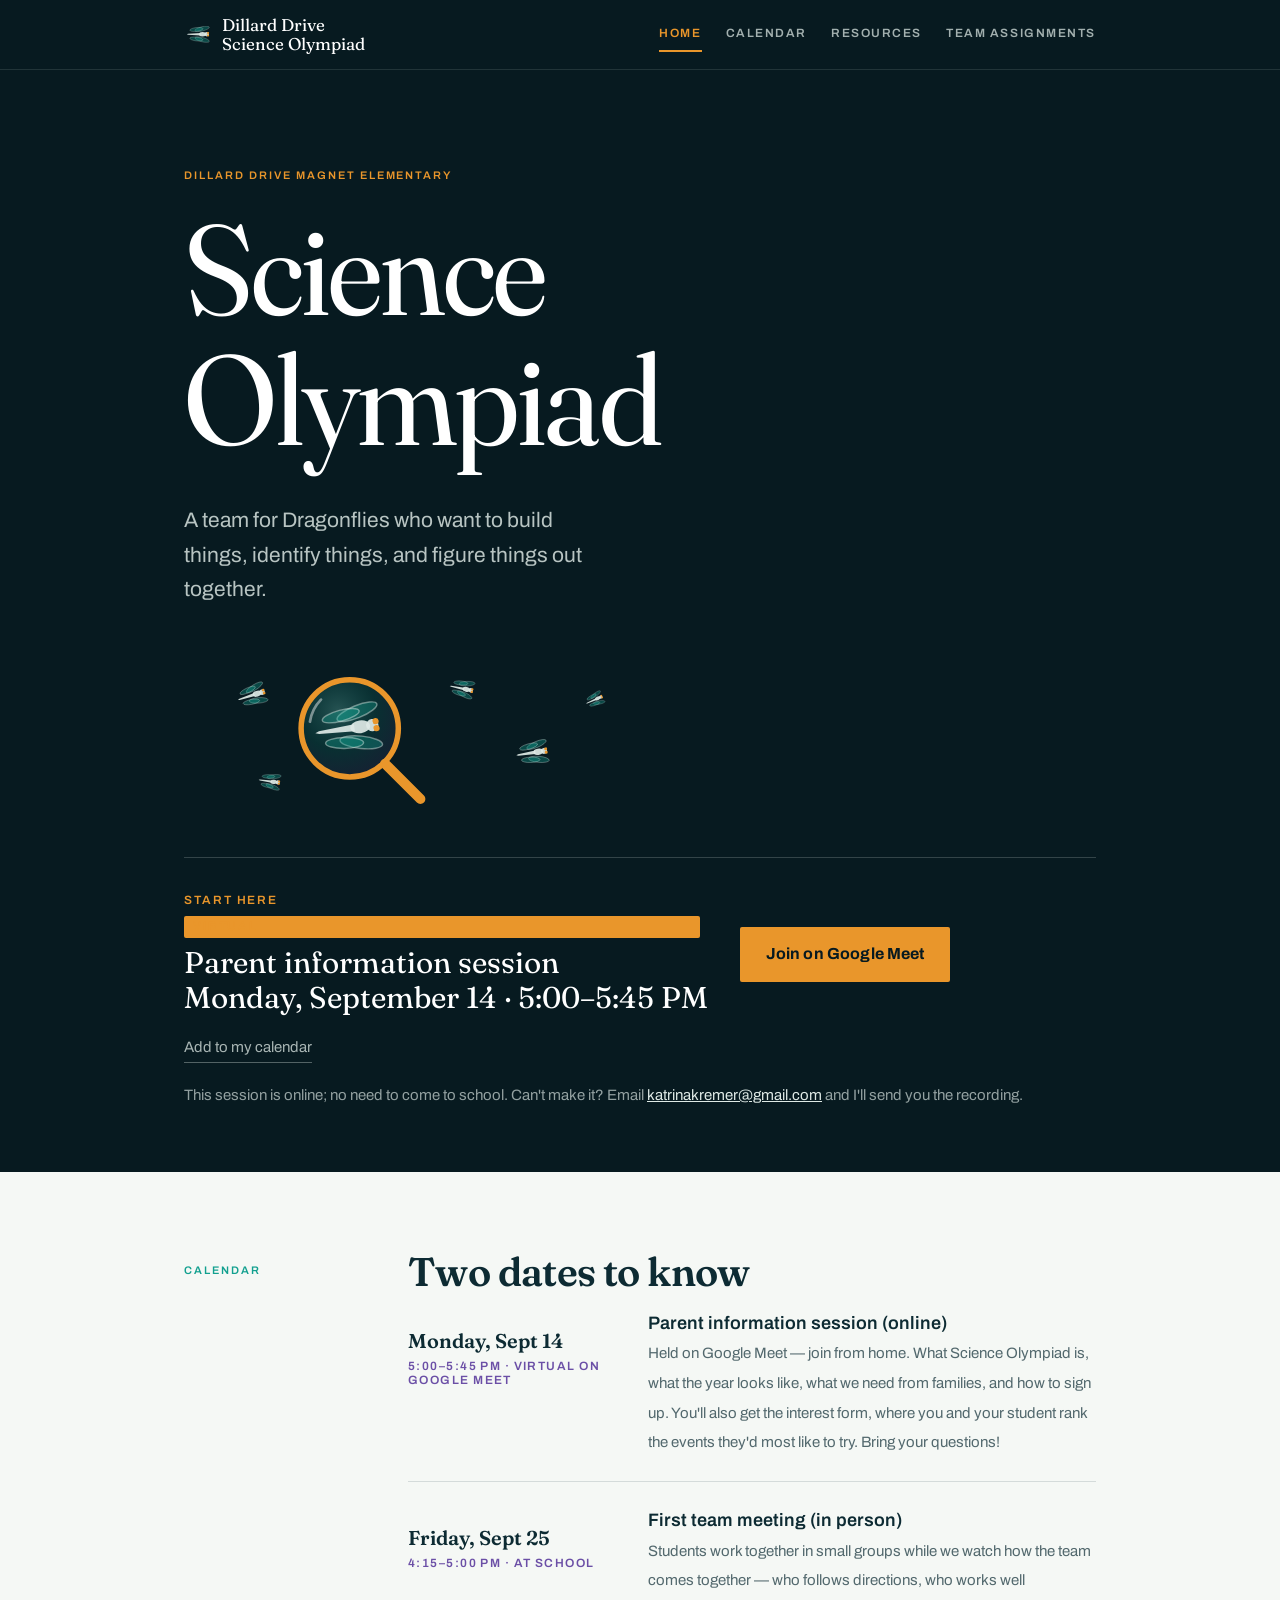
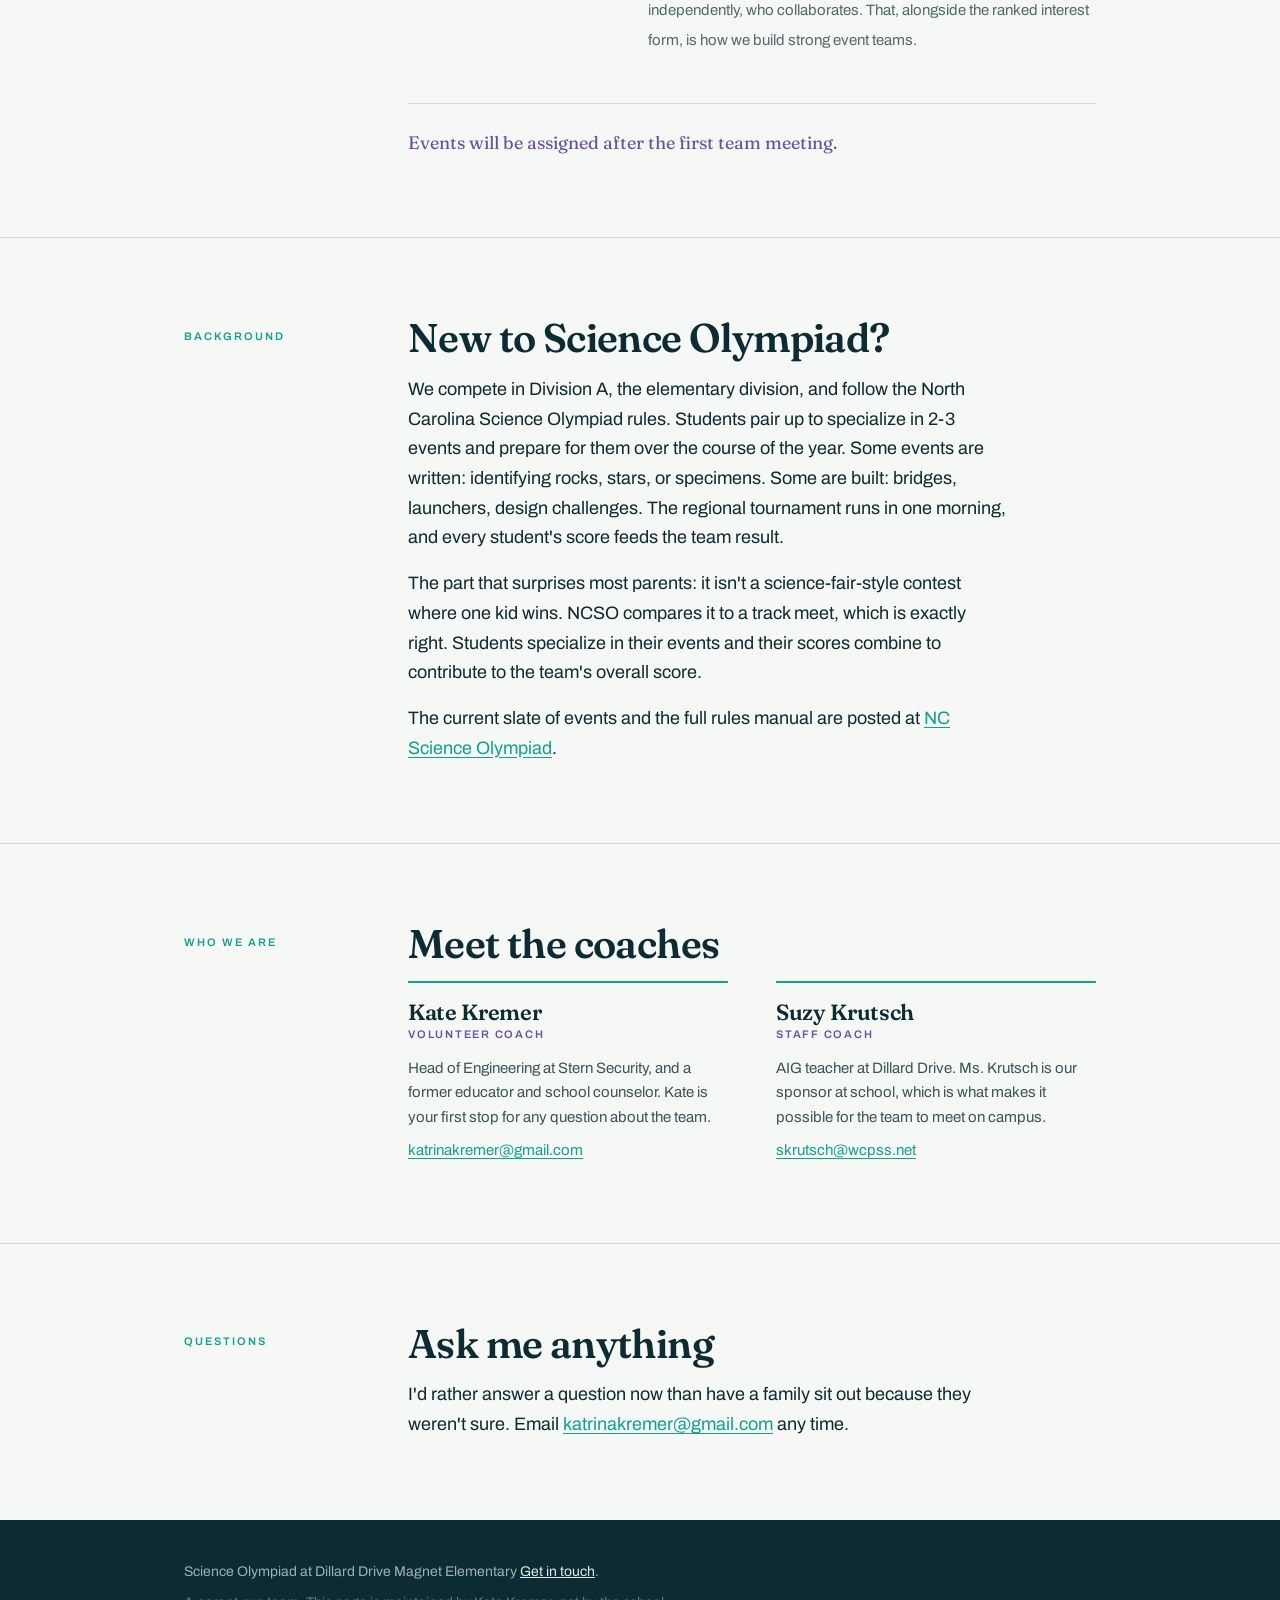
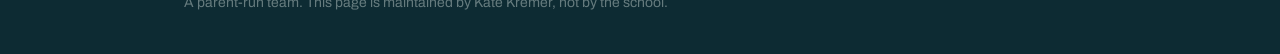
==== index.html @ 960a5de8 "Update index.html emphasize virtual" ====
<!doctype html>
<html lang="en">
<head>
<meta charset="utf-8">
<meta name="viewport" content="width=device-width, initial-scale=1">
<title>Science Olympiad — Dillard Drive Magnet Elementary</title>
<meta name="description" content="Science Olympiad at Dillard Drive Magnet Elementary School. Virtual parent information session on Google Meet, Monday, September 14 at 5:00 PM.">

<!-- ===================================================================
     Science Olympiad — Dillard Drive Magnet Elementary
     Contact: Kate Kremer, katrinakremer@gmail.com

     WHERE TO EDIT THINGS LATER:
       Meet link + calendar link .... the "ask" block in the <header>
       Meeting dates ................ the <ul class="dates"> list
       Everything else .............. plain text inside <main>
     =================================================================== -->

<link rel="preconnect" href="https://fonts.googleapis.com">
<link rel="preconnect" href="https://fonts.gstatic.com" crossorigin>
<link href="https://fonts.googleapis.com/css2?family=Archivo:wght@400;500;600;700&family=Fraunces:opsz,SOFT,WONK,wght@9..144,0..100,0..1,300..900&display=swap" rel="stylesheet">

<link rel="stylesheet" href="style.css">
</head>
<body>

<nav class="topbar">
  <div class="shell">
    <a class="brand" href="index.html">
      <svg viewBox="-18 -10 34 20" aria-hidden="true" focusable="false">
        <g class="dfly-wings">
          <ellipse class="dfly-wing" cx="4"  cy="-6.5" rx="9" ry="2.6" transform="rotate(-14 4 -6.5)"/>
          <ellipse class="dfly-wing" cx="4"  cy="6.5"  rx="9" ry="2.6" transform="rotate(14 4 6.5)"/>
          <ellipse class="dfly-wing" cx="-3" cy="-5.8" rx="8" ry="2.3" transform="rotate(-7 -3 -5.8)"/>
          <ellipse class="dfly-wing" cx="-3" cy="5.8"  rx="8" ry="2.3" transform="rotate(7 -3 5.8)"/>
        </g>
        <path class="dfly-body" d="M2,-1.5 L-13,-0.6 L-14.6,0 L-13,0.6 L2,1.5 Z"/>
        <ellipse class="dfly-body" cx="4.5" cy="0" rx="4.2" ry="2.7"/>
        <circle class="dfly-body" cx="9.6" cy="0" r="2.6"/>
        <circle class="dfly-eye" cx="11.2" cy="-1.5" r="1.3"/>
        <circle class="dfly-eye" cx="11.2" cy="1.5"  r="1.3"/>
      </svg>
      Dillard&nbsp;Drive<br>Science&nbsp;Olympiad
    </a>
    <ul class="nav">
        <li><a href="index.html" aria-current="page">Home</a></li>
        <li><a href="calendar.html">Calendar</a></li>
        <li><a href="resources.html">Resources</a></li>
        <li><a href="assignments.html">Team Assignments</a></li>
    </ul>
  </div>
</nav>

<header class="hero">
  <div class="shell">
    <p class="label">Dillard Drive Magnet Elementary</p>
    <h1>Science<br>Olympiad</h1>
    <p class="hero-lede">A team for Dragonflies who want to build things, identify things, and figure things out together.</p>

    <div class="scene-holder">
      <svg class="scene" viewBox="0 0 420 150" role="img" aria-label="Illustration of dragonflies fluttering around a magnifying glass">
        <defs>
          <radialGradient id="lensglow" cx="38%" cy="32%" r="72%">
            <stop offset="0%"   stop-color="#6FD8C9" stop-opacity=".30"/>
            <stop offset="55%"  stop-color="#12A08F" stop-opacity=".16"/>
            <stop offset="100%" stop-color="#6B4FA6" stop-opacity=".14"/>
          </radialGradient>

          <clipPath id="lensclip">
            <circle cx="150" cy="70" r="44"/>
          </clipPath>

          <!-- one dragonfly, drawn once and reused -->
          <g id="dfly">
            <g class="dfly-wings">
              <ellipse class="dfly-wing" cx="4"  cy="-6.5" rx="9" ry="2.6" transform="rotate(-14 4 -6.5)"/>
              <ellipse class="dfly-wing" cx="4"  cy="6.5"  rx="9" ry="2.6" transform="rotate(14 4 6.5)"/>
              <ellipse class="dfly-wing" cx="-3" cy="-5.8" rx="8" ry="2.3" transform="rotate(-7 -3 -5.8)"/>
              <ellipse class="dfly-wing" cx="-3" cy="5.8"  rx="8" ry="2.3" transform="rotate(7 -3 5.8)"/>
            </g>
            <path class="dfly-body" d="M2,-1.5 L-13,-0.6 L-14.6,0 L-13,0.6 L2,1.5 Z"/>
            <ellipse class="dfly-body" cx="4.5" cy="0" rx="4.2" ry="2.7"/>
            <circle class="dfly-body" cx="9.6" cy="0" r="2.6"/>
            <circle class="dfly-eye" cx="11.2" cy="-1.5" r="1.3"/>
            <circle class="dfly-eye" cx="11.2" cy="1.5"  r="1.3"/>
          </g>
        </defs>

        <!-- the magnifying glass -->
        <circle class="mg-lens" cx="150" cy="70" r="44"/>

        <g clip-path="url(#lensclip)">
          <!-- the one under observation, magnified -->
          <g transform="translate(150,70) scale(2.15) rotate(-8)">
            <g class="drift d0"><use class="flap" href="#dfly"/></g>
          </g>
        </g>

        <path class="mg-handle" d="M182,102 L214,134"/>
        <circle class="mg-rim" cx="150" cy="70" r="44"/>
        <path class="mg-glint" d="M124,44 A36,36 0 0 0 114,64"/>

        <!-- the rest, fluttering around it -->
        <g transform="translate(62,40) rotate(-18) scale(.95)">
          <g class="drift d1"><use class="flap" href="#dfly"/></g>
        </g>
        <g transform="translate(252,34) rotate(12) scale(.8)">
          <g class="drift d2"><use class="flap" href="#dfly"/></g>
        </g>
        <g transform="translate(316,92) rotate(-9) scale(1.05)">
          <g class="drift d3"><use class="flap" href="#dfly"/></g>
        </g>
        <g transform="translate(78,118) rotate(8) scale(.72)">
          <g class="drift d4"><use class="flap" href="#dfly"/></g>
        </g>
        <g transform="translate(372,44) rotate(-24) scale(.6)">
          <g class="drift d5"><use class="flap" href="#dfly"/></g>
        </g>
      </svg>
    </div>

    <div class="ask">
      <p class="ask-when"><span>Start here</span><span class="virtual">VIRTUAL</span>Parent information session<br>Monday, September 14 · 5:00–5:45&nbsp;PM</p>
      <a class="btn" href="https://meet.google.com/ddt-fdnw-dhd">Join on Google Meet</a>
      <a class="btn-quiet" href="https://calendar.app.google/jt3D5h8HJxTS1FVr6">Add to my calendar</a>
      <p class="ask-note">This session is online; no need to come to school. Can't make it? Email <a href="mailto:katrinakremer@gmail.com">katrinakremer@gmail.com</a> and I'll send you the recording.</p>
    </div>
  </div>
</header>

<main>

  <section class="band">
    <div class="shell split">
      <p class="label">Calendar</p>
      <div>
        <h2>Two dates to know</h2>
        <ul class="dates">
          <li>
            <p class="when">Monday, Sept 14<small>5:00–5:45 PM · Virtual on Google Meet</small></p>
            <p class="what"><strong>Parent information session (online)</strong><span>Held on Google Meet — join from home. What Science Olympiad is, what the year looks like, what we need from families, and how to sign up. You'll also get the interest form, where you and your student rank the events they'd most like to try. Bring your questions!</span></p>
          </li>
          <li>
            <p class="when">Friday, Sept 25<small>4:15–5:00 PM · At school</small></p>
            <p class="what"><strong>First team meeting (in person)</strong><span>Students work together in small groups while we watch how the team comes together — who follows directions, who works well independently, who collaborates. That, alongside the ranked interest form, is how we build strong event teams.</span></p>
          </li>
        </ul>
        <p class="dates-note">Events will be assigned after the first team meeting.</p>
      </div>
    </div>
  </section>

  <section class="band">
    <div class="shell split">
      <p class="label">Background</p>
      <div class="prose">
        <h2>New to Science Olympiad?</h2>
        <p>We compete in Division A, the elementary division, and follow the North Carolina Science Olympiad rules. Students pair up to specialize in 2-3 events and prepare for them over the course of the year. Some events are written: identifying rocks, stars, or specimens. Some are built: bridges, launchers, design challenges. The regional tournament runs in one morning, and every student's score feeds the team result.</p>
        <p>The part that surprises most parents: it isn't a science-fair-style contest where one kid wins. NCSO compares it to a track meet, which is exactly right. Students specialize in their events and their scores combine to contribute to the team's overall score.</p>
        <p>The current slate of events and the full rules manual are posted at <a href="https://ncscienceolympiad.ncsu.edu/resources/elementary/">NC Science Olympiad</a>.</p>
      </div>
    </div>
  </section>

  <section class="band">
    <div class="shell split">
      <p class="label">Who we are</p>
      <div>
        <h2>Meet the coaches</h2>
        <ul class="people">
          <li>
            <h3>Kate Kremer</h3>
            <span class="role">Volunteer Coach</span>
            <p>Head of Engineering at Stern Security, and a former educator and school counselor. Kate is your first stop for any question about the team.</p>
            <p><a href="mailto:katrinakremer@gmail.com">katrinakremer@gmail.com</a></p>
          </li>
          <li>
            <h3>Suzy Krutsch</h3>
            <span class="role">Staff Coach</span>
            <p>AIG teacher at Dillard Drive. Ms. Krutsch is our sponsor at school, which is what makes it possible for the team to meet on campus.</p>
            <p><a href="mailto:skrutsch@wcpss.net">skrutsch@wcpss.net</a></p>
          </li>
        </ul>
      </div>
    </div>
  </section>

  <section class="band">
    <div class="shell split">
      <p class="label">Questions</p>
      <div class="prose">
        <h2>Ask me anything</h2>
        <p>I'd rather answer a question now than have a family sit out because they weren't sure. Email <a href="mailto:katrinakremer@gmail.com">katrinakremer@gmail.com</a> any time.</p>
      </div>
    </div>
  </section>

</main>

<footer class="foot">
  <div class="shell">
    <p>Science Olympiad at Dillard Drive Magnet Elementary <a href="mailto:katrinakremer@gmail.com">Get in touch</a>.</p>
    <p>A parent-run team. This page is maintained by Kate Kremer, not by the school.</p>
  </div>
</footer>

</body>
</html>
---- style.css ----
:root{
    --deep:#071A20;
    --ink:#0D2B33;
    --paper:#F5F8F5;
    --wing:#DFEAE6;
    --iris:#12A08F;
    --shift:#6B4FA6;
    --amber:#E9962B;
    --rule:rgba(13,43,51,.14);
    --measure:64rem;
  }

  *,*::before,*::after{box-sizing:border-box;}

  html{-webkit-text-size-adjust:100%;}

  body{
    margin:0;
    background:var(--paper);
    color:var(--ink);
    font-family:"Archivo",system-ui,-apple-system,"Segoe UI",sans-serif;
    font-size:clamp(1rem,.96rem + .3vw,1.125rem);
    line-height:1.65;
    -webkit-font-smoothing:antialiased;
  }

  h1,h2,h3{
    font-family:"Fraunces","Iowan Old Style",Georgia,serif;
    font-variation-settings:"SOFT" 30,"WONK" 1;
    font-weight:600;
    line-height:1.02;
    letter-spacing:-.015em;
    margin:0;
  }

  a{color:inherit;}

  .shell{
    width:100%;
    max-width:var(--measure);
    margin-inline:auto;
    padding-inline:clamp(1.25rem,5vw,3.5rem);
  }

  /* ---------- annotation label (specimen-plate rail) ---------- */
  .label{
    font-size:.6875rem;
    font-weight:600;
    letter-spacing:.18em;
    text-transform:uppercase;
    color:var(--iris);
    margin:0 0 .75rem;
  }

  /* ---------- hero ---------- */
  .hero{
    background:var(--deep);
    color:var(--wing);
    padding-block:clamp(3rem,9vw,6rem) clamp(2.5rem,6vw,4rem);
    overflow:hidden;
    position:relative;
  }
  .hero .label{color:var(--amber);}

  .hero h1{
    font-size:clamp(3.25rem,13vw,8rem);
    font-weight:400;
    color:#fff;
    margin-block:.15em .3em;
  }

  .hero-lede{
    max-width:34ch;
    font-size:clamp(1.0625rem,1rem + .5vw,1.3125rem);
    color:rgba(223,234,230,.82);
    margin:0;
  }

  /* ---------- the scene (signature element) ---------- */
  .scene-holder{
    margin-block:clamp(1.75rem,5vw,2.75rem) clamp(1.75rem,5vw,2.5rem);
  }
  .scene{
    display:block;
    width:100%;
    max-width:29rem;
    height:auto;
    overflow:visible;
  }

  .mg-lens{fill:url(#lensglow);}
  .mg-rim{
    fill:none;
    stroke:var(--amber);
    stroke-width:5;
  }
  .mg-handle{
    fill:none;
    stroke:var(--amber);
    stroke-width:9;
    stroke-linecap:round;
  }
  .mg-glint{
    fill:none;
    stroke:rgba(255,255,255,.45);
    stroke-width:2.5;
    stroke-linecap:round;
  }

  .dfly-body{fill:rgba(223,234,230,.92);}
  .dfly-eye{fill:var(--amber);}
  .dfly-wing{
    fill:rgba(18,160,143,.34);
    stroke:rgba(223,234,230,.45);
    stroke-width:.6;
  }

  @media (prefers-reduced-motion:no-preference){
    .drift{animation:drift 6s ease-in-out infinite;}
    .flap{
      transform-box:fill-box;
      transform-origin:50% 50%;
      animation:flap .3s ease-in-out infinite alternate;
    }

    .d0{animation-duration:11s;}
    .d0 .flap{animation-duration:.52s;}
    .d1{animation-duration:5.4s;animation-delay:-.7s;}
    .d1 .flap{animation-duration:.27s;}
    .d2{animation-duration:6.8s;animation-delay:-2.1s;}
    .d2 .flap{animation-duration:.33s;}
    .d3{animation-duration:6.1s;animation-delay:-3.4s;}
    .d3 .flap{animation-duration:.24s;}
    .d4{animation-duration:7.5s;animation-delay:-1.2s;}
    .d4 .flap{animation-duration:.36s;}
    .d5{animation-duration:5.9s;animation-delay:-4.3s;}
    .d5 .flap{animation-duration:.21s;}

    @keyframes drift{
      0%,100%{transform:translate(0,0) rotate(0deg);}
      30%    {transform:translate(5px,-6px) rotate(-5deg);}
      62%    {transform:translate(-4px,4px) rotate(4deg);}
    }
    @keyframes flap{
      from{transform:scaleY(1);}
      to  {transform:scaleY(.6);}
    }
  }

  /* ---------- the ask ---------- */
  .ask{
    border-top:1px solid rgba(223,234,230,.2);
    padding-top:clamp(1.75rem,4vw,2.25rem);
    display:flex;
    flex-wrap:wrap;
    align-items:center;
    gap:1.25rem 2rem;
  }
  .ask-when{
    font-family:"Fraunces",Georgia,serif;
    font-variation-settings:"SOFT" 30,"WONK" 1;
    font-size:clamp(1.375rem,1.1rem + 1.2vw,1.875rem);
    line-height:1.15;
    color:#fff;
    margin:0;
  }
  .ask-when span{
    display:block;
    font-family:"Archivo",sans-serif;
    font-size:.75rem;
    font-weight:600;
    letter-spacing:.16em;
    text-transform:uppercase;
    color:var(--amber);
    margin-bottom:.5rem;
  }

  .btn{
    display:inline-block;
    background:var(--amber);
    color:var(--deep);
    font-weight:700;
    font-size:1rem;
    letter-spacing:.01em;
    text-decoration:none;
    padding:.9rem 1.6rem;
    border-radius:2px;
    transition:transform .15s ease,background .15s ease;
  }
  .btn:hover{background:#F4A93C;transform:translateY(-2px);}

  .btn-quiet{
    display:inline-block;
    color:rgba(223,234,230,.75);
    font-size:.9375rem;
    text-decoration:none;
    border-bottom:1px solid rgba(223,234,230,.35);
    padding-bottom:2px;
  }
  .btn-quiet:hover{color:#fff;border-color:var(--amber);}

  .ask-note{
    flex-basis:100%;
    font-size:.9375rem;
    color:rgba(223,234,230,.65);
    margin:0;
  }
  .ask-note a{color:var(--wing);}

  /* ---------- body sections ---------- */
  .band{padding-block:clamp(3rem,8vw,5rem);}
  .band + .band{border-top:1px solid var(--rule);}

  .split{
    display:grid;
    grid-template-columns:1fr;
    gap:.5rem 3rem;
  }
  @media (min-width:52rem){
    .split{grid-template-columns:11rem 1fr;}
    .split > .label{padding-top:.55rem;}
  }

  .band h2{
    font-size:clamp(1.75rem,1.4rem + 1.6vw,2.5rem);
    margin-bottom:1rem;
  }

  .prose p{margin-block:0 1rem;max-width:60ch;}
  .prose p:last-child{margin-bottom:0;}
  .prose a{color:var(--iris);text-underline-offset:3px;}

  /* ---------- dates ---------- */
  .dates{list-style:none;margin:0;padding:0;}
  .dates li{
    padding-block:1.5rem;
    border-top:1px solid var(--rule);
    display:grid;
    gap:.35rem 2rem;
    grid-template-columns:1fr;
  }
  .dates li:first-child{border-top:none;padding-top:0;}
  @media (min-width:40rem){
    .dates li{grid-template-columns:13rem 1fr;}
  }
  .when{
    font-family:"Fraunces",Georgia,serif;
    font-variation-settings:"SOFT" 30,"WONK" 1;
    font-size:1.25rem;
    font-weight:600;
    line-height:1.2;
  }
  .when small{
    display:block;
    font-family:"Archivo",sans-serif;
    font-size:.75rem;
    font-weight:600;
    letter-spacing:.12em;
    text-transform:uppercase;
    color:var(--shift);
    margin-top:.4rem;
  }
  .what{margin:0;}
  .what strong{display:block;font-weight:600;}
  .what span{color:rgba(13,43,51,.7);font-size:.9375rem;}

  .people{
    list-style:none;
    margin:0;
    padding:0;
    display:grid;
    gap:2rem;
  }
  @media (min-width:44rem){
    .people{grid-template-columns:1fr 1fr;gap:2.5rem 3rem;}
  }
  .people h3{
    font-size:1.375rem;
    margin-bottom:.15rem;
  }
  .people .role{
    display:block;
    font-size:.6875rem;
    font-weight:600;
    letter-spacing:.16em;
    text-transform:uppercase;
    color:var(--shift);
    margin-bottom:.75rem;
  }
  .people p{margin:0;font-size:.9375rem;color:rgba(13,43,51,.8);}
  .people p + p{margin-top:.5rem;}
  .people a{color:var(--iris);text-underline-offset:3px;}
  .people li{
    border-top:2px solid var(--iris);
    padding-top:1.1rem;
  }

  .dates-note{
    margin:1.5rem 0 0;
    padding-top:1.5rem;
    border-top:1px solid var(--rule);
    font-family:"Fraunces",Georgia,serif;
    font-variation-settings:"SOFT" 30,"WONK" 1;
    font-size:1.125rem;
    color:var(--shift);
  }


  /* ---------- top bar + nav ---------- */
  .topbar{
    background:var(--deep);
    border-bottom:1px solid rgba(223,234,230,.12);
  }
  .topbar .shell{
    display:flex;
    flex-wrap:wrap;
    align-items:center;
    gap:.75rem 2rem;
    padding-block:1rem;
  }
  .brand{
    display:flex;
    align-items:center;
    gap:.6rem;
    text-decoration:none;
    color:#fff;
    font-family:"Fraunces",Georgia,serif;
    font-variation-settings:"SOFT" 30,"WONK" 1;
    font-size:1.0625rem;
    line-height:1.1;
  }
  .brand svg{width:28px;height:auto;flex:none;}

  .nav{
    display:flex;
    flex-wrap:wrap;
    align-items:center;
    gap:.25rem 1.5rem;
    list-style:none;
    margin:0;
    margin-left:auto;
    padding:0;
  }
  .nav a{
    display:inline-block;
    color:rgba(223,234,230,.72);
    text-decoration:none;
    font-size:.75rem;
    font-weight:600;
    letter-spacing:.13em;
    text-transform:uppercase;
    padding-block:.35rem;
    border-bottom:2px solid transparent;
  }
  .nav a:hover{color:#fff;}
  .nav a[aria-current="page"]{
    color:var(--amber);
    border-bottom-color:var(--amber);
  }
  .soon{
    display:inline-block;
    margin-left:.4rem;
    padding:.1rem .32rem;
    border-radius:2px;
    background:rgba(233,150,43,.9);
    color:var(--deep);
    font-size:.5625rem;
    letter-spacing:.06em;
    vertical-align:.12em;
  }
  @media (max-width:34rem){
    .soon{display:none;}
    .nav{gap:.25rem 1.1rem;}
  }

  /* ---------- inner page header ---------- */
  .pagehead{
    background:var(--deep);
    color:var(--wing);
    padding-block:clamp(2.5rem,7vw,4.5rem);
  }
  .pagehead .label{color:var(--amber);}
  .pagehead h1{
    font-size:clamp(2.25rem,1.6rem + 3.4vw,4rem);
    font-weight:400;
    color:#fff;
    margin-block:.1em 0;
  }

  /* ---------- coming-soon stub ---------- */
  .stub{
    border-left:3px solid var(--iris);
    padding-left:clamp(1rem,3vw,1.75rem);
  }
  .stub .eyebrow{
    font-family:"Fraunces",Georgia,serif;
    font-variation-settings:"SOFT" 30,"WONK" 1;
    font-size:clamp(1.5rem,1.2rem + 1.4vw,2.125rem);
    color:var(--shift);
    margin:0 0 1rem;
  }

  /* ---------- virtual badge ---------- */
  .virtual{
    display:inline-block;
    background:var(--amber);
    color:var(--deep);
    font-family:"Archivo",sans-serif;
    font-size:.6875rem;
    font-weight:700;
    letter-spacing:.14em;
    text-transform:uppercase;
    padding:.28rem .55rem;
    border-radius:2px;
    vertical-align:.28em;
    margin-right:.5rem;
  }

  /* ---------- footer ---------- */
  .foot{
    background:var(--ink);
    color:rgba(223,234,230,.7);
    padding-block:2.5rem;
    font-size:.875rem;
  }
  .foot a{color:var(--wing);}
  .foot p{margin:0 0 .5rem;}
  .foot p:last-child{margin-bottom:0;opacity:.6;}

  :focus-visible{
    outline:2px solid var(--amber);
    outline-offset:3px;
  }
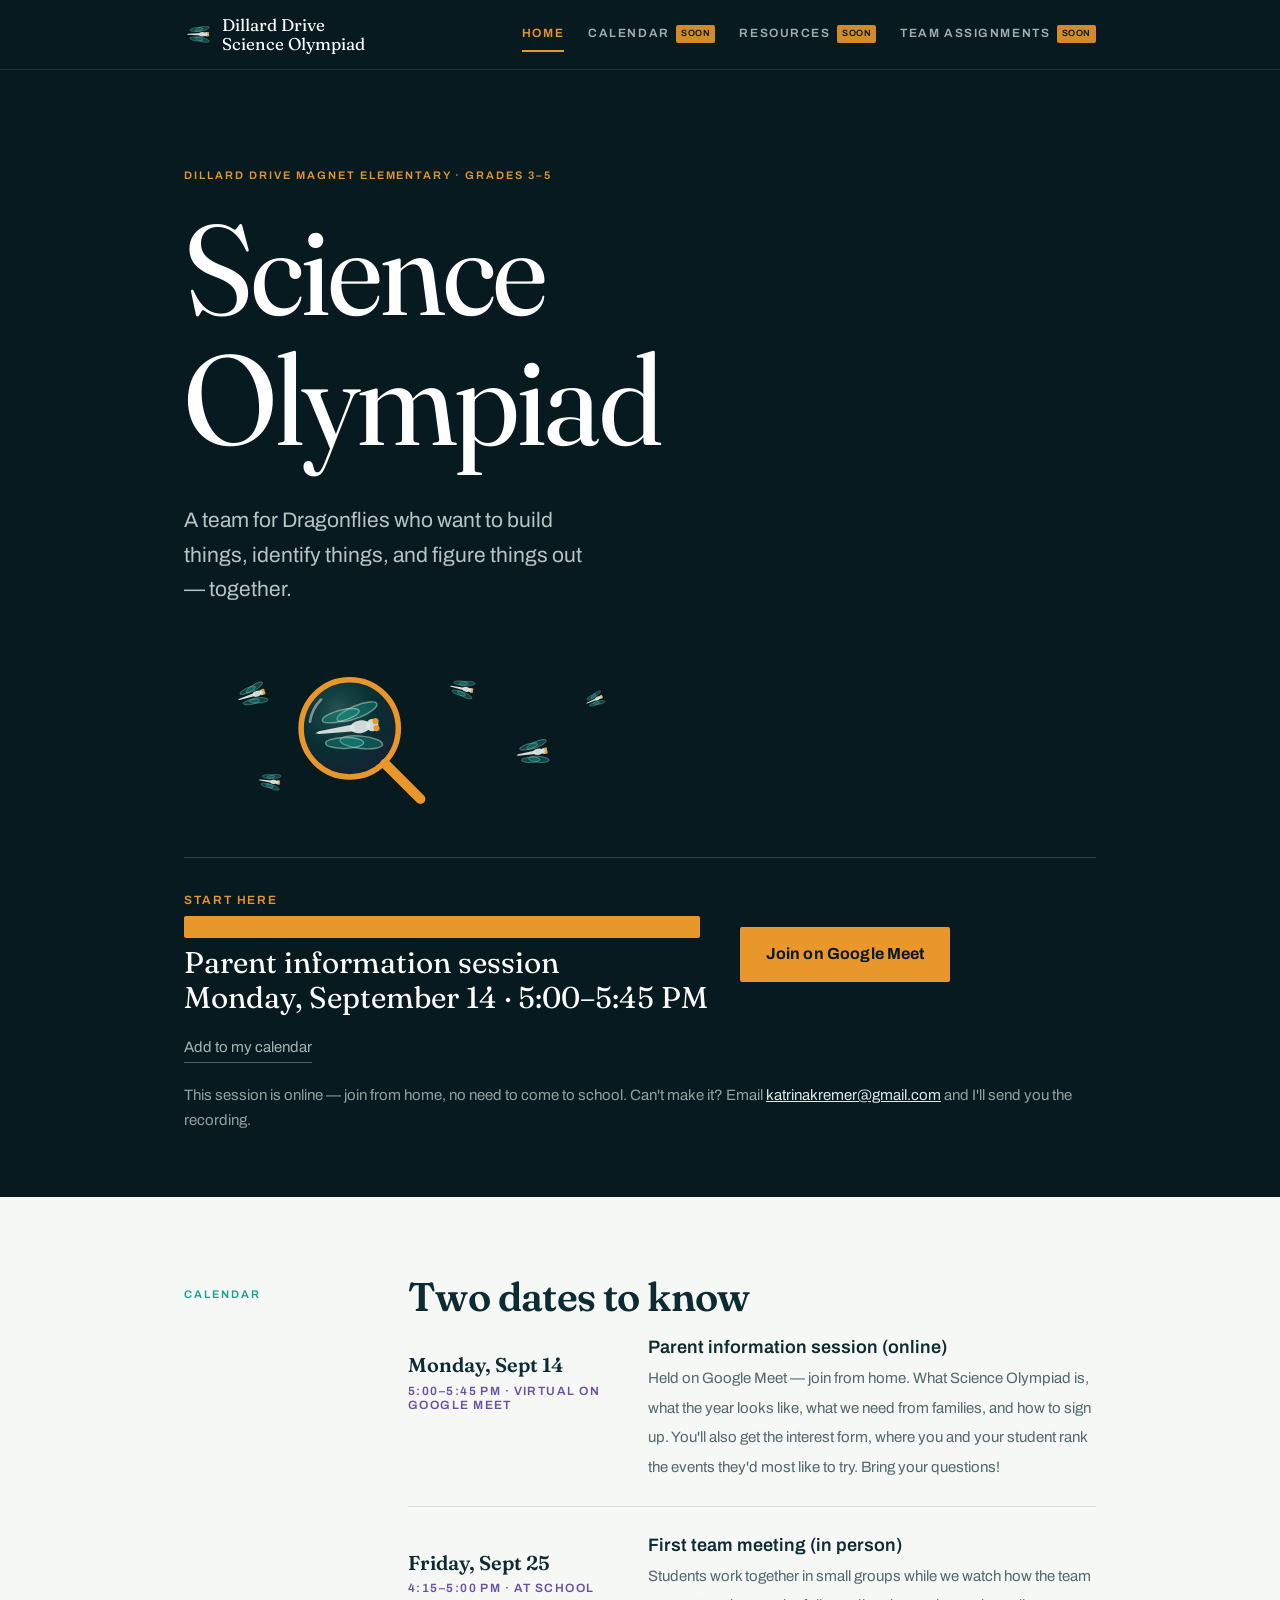
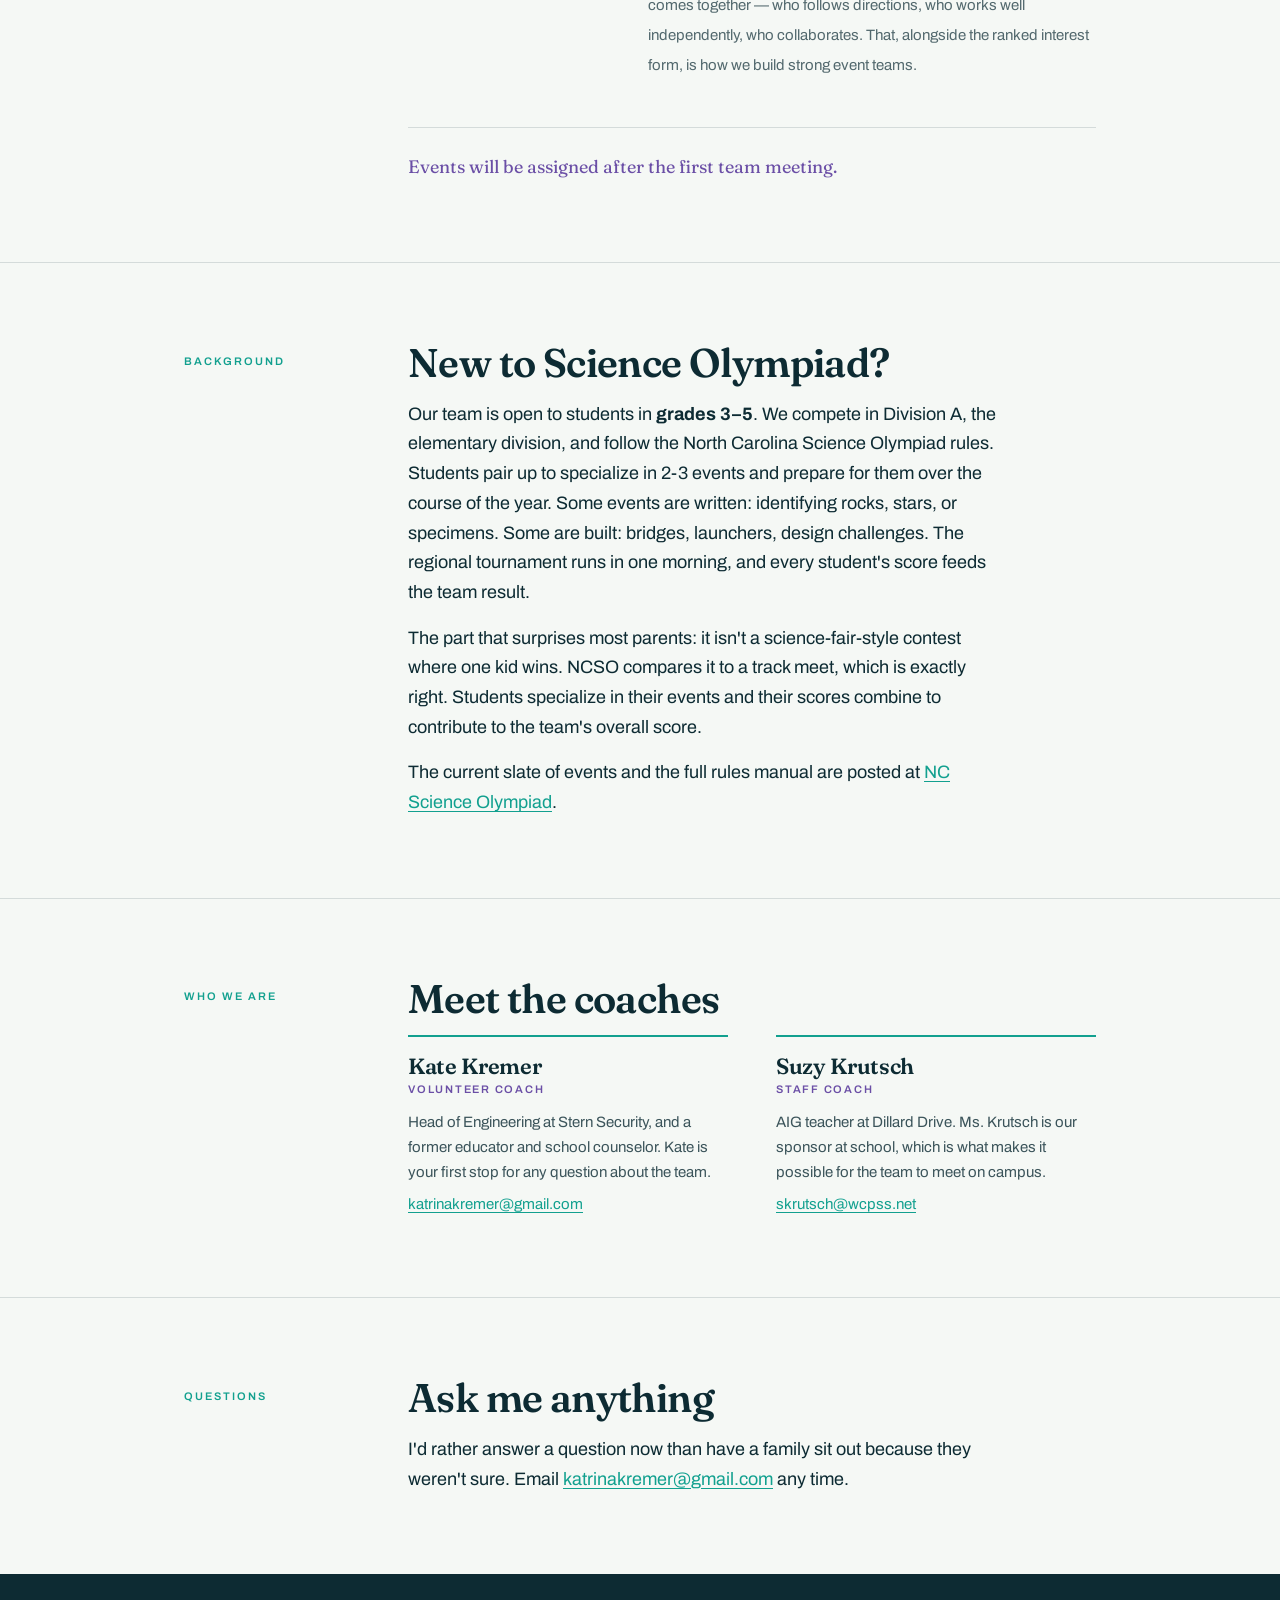
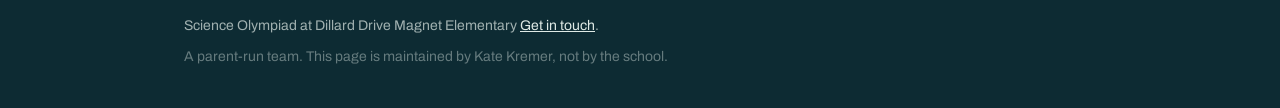
==== commit 1e48a076: "Note Grades 3-5 eligibility on the home page Co-Authored-By: Claude Sonnet 5 <noreply@anthropic.com>" ====
--- a/index.html
+++ b/index.html
@@ -44,18 +44,18 @@
     </a>
     <ul class="nav">
         <li><a href="index.html" aria-current="page">Home</a></li>
-        <li><a href="calendar.html">Calendar</a></li>
-        <li><a href="resources.html">Resources</a></li>
-        <li><a href="assignments.html">Team Assignments</a></li>
+        <li><a href="calendar.html">Calendar<span class="soon">Soon</span></a></li>
+        <li><a href="resources.html">Resources<span class="soon">Soon</span></a></li>
+        <li><a href="assignments.html">Team Assignments<span class="soon">Soon</span></a></li>
     </ul>
   </div>
 </nav>
 
 <header class="hero">
   <div class="shell">
-    <p class="label">Dillard Drive Magnet Elementary</p>
+    <p class="label">Dillard Drive Magnet Elementary · Grades 3–5</p>
     <h1>Science<br>Olympiad</h1>
-    <p class="hero-lede">A team for Dragonflies who want to build things, identify things, and figure things out together.</p>
+    <p class="hero-lede">A team for Dragonflies who want to build things, identify things, and figure things out — together.</p>
 
     <div class="scene-holder">
       <svg class="scene" viewBox="0 0 420 150" role="img" aria-label="Illustration of dragonflies fluttering around a magnifying glass">
@@ -120,10 +120,10 @@
     </div>
 
     <div class="ask">
-      <p class="ask-when"><span>Start here</span><span class="virtual">VIRTUAL</span>Parent information session<br>Monday, September 14 · 5:00–5:45&nbsp;PM</p>
+      <p class="ask-when"><span>Start here</span><span class="virtual">Virtual</span>Parent information session<br>Monday, September 14 · 5:00–5:45&nbsp;PM</p>
       <a class="btn" href="https://meet.google.com/ddt-fdnw-dhd">Join on Google Meet</a>
       <a class="btn-quiet" href="https://calendar.app.google/jt3D5h8HJxTS1FVr6">Add to my calendar</a>
-      <p class="ask-note">This session is online; no need to come to school. Can't make it? Email <a href="mailto:katrinakremer@gmail.com">katrinakremer@gmail.com</a> and I'll send you the recording.</p>
+      <p class="ask-note">This session is online — join from home, no need to come to school. Can't make it? Email <a href="mailto:katrinakremer@gmail.com">katrinakremer@gmail.com</a> and I'll send you the recording.</p>
     </div>
   </div>
 </header>
@@ -155,7 +155,7 @@
       <p class="label">Background</p>
       <div class="prose">
         <h2>New to Science Olympiad?</h2>
-        <p>We compete in Division A, the elementary division, and follow the North Carolina Science Olympiad rules. Students pair up to specialize in 2-3 events and prepare for them over the course of the year. Some events are written: identifying rocks, stars, or specimens. Some are built: bridges, launchers, design challenges. The regional tournament runs in one morning, and every student's score feeds the team result.</p>
+        <p>Our team is open to students in <strong>grades 3–5</strong>. We compete in Division A, the elementary division, and follow the North Carolina Science Olympiad rules. Students pair up to specialize in 2-3 events and prepare for them over the course of the year. Some events are written: identifying rocks, stars, or specimens. Some are built: bridges, launchers, design challenges. The regional tournament runs in one morning, and every student's score feeds the team result.</p>
         <p>The part that surprises most parents: it isn't a science-fair-style contest where one kid wins. NCSO compares it to a track meet, which is exactly right. Students specialize in their events and their scores combine to contribute to the team's overall score.</p>
         <p>The current slate of events and the full rules manual are posted at <a href="https://ncscienceolympiad.ncsu.edu/resources/elementary/">NC Science Olympiad</a>.</p>
       </div>
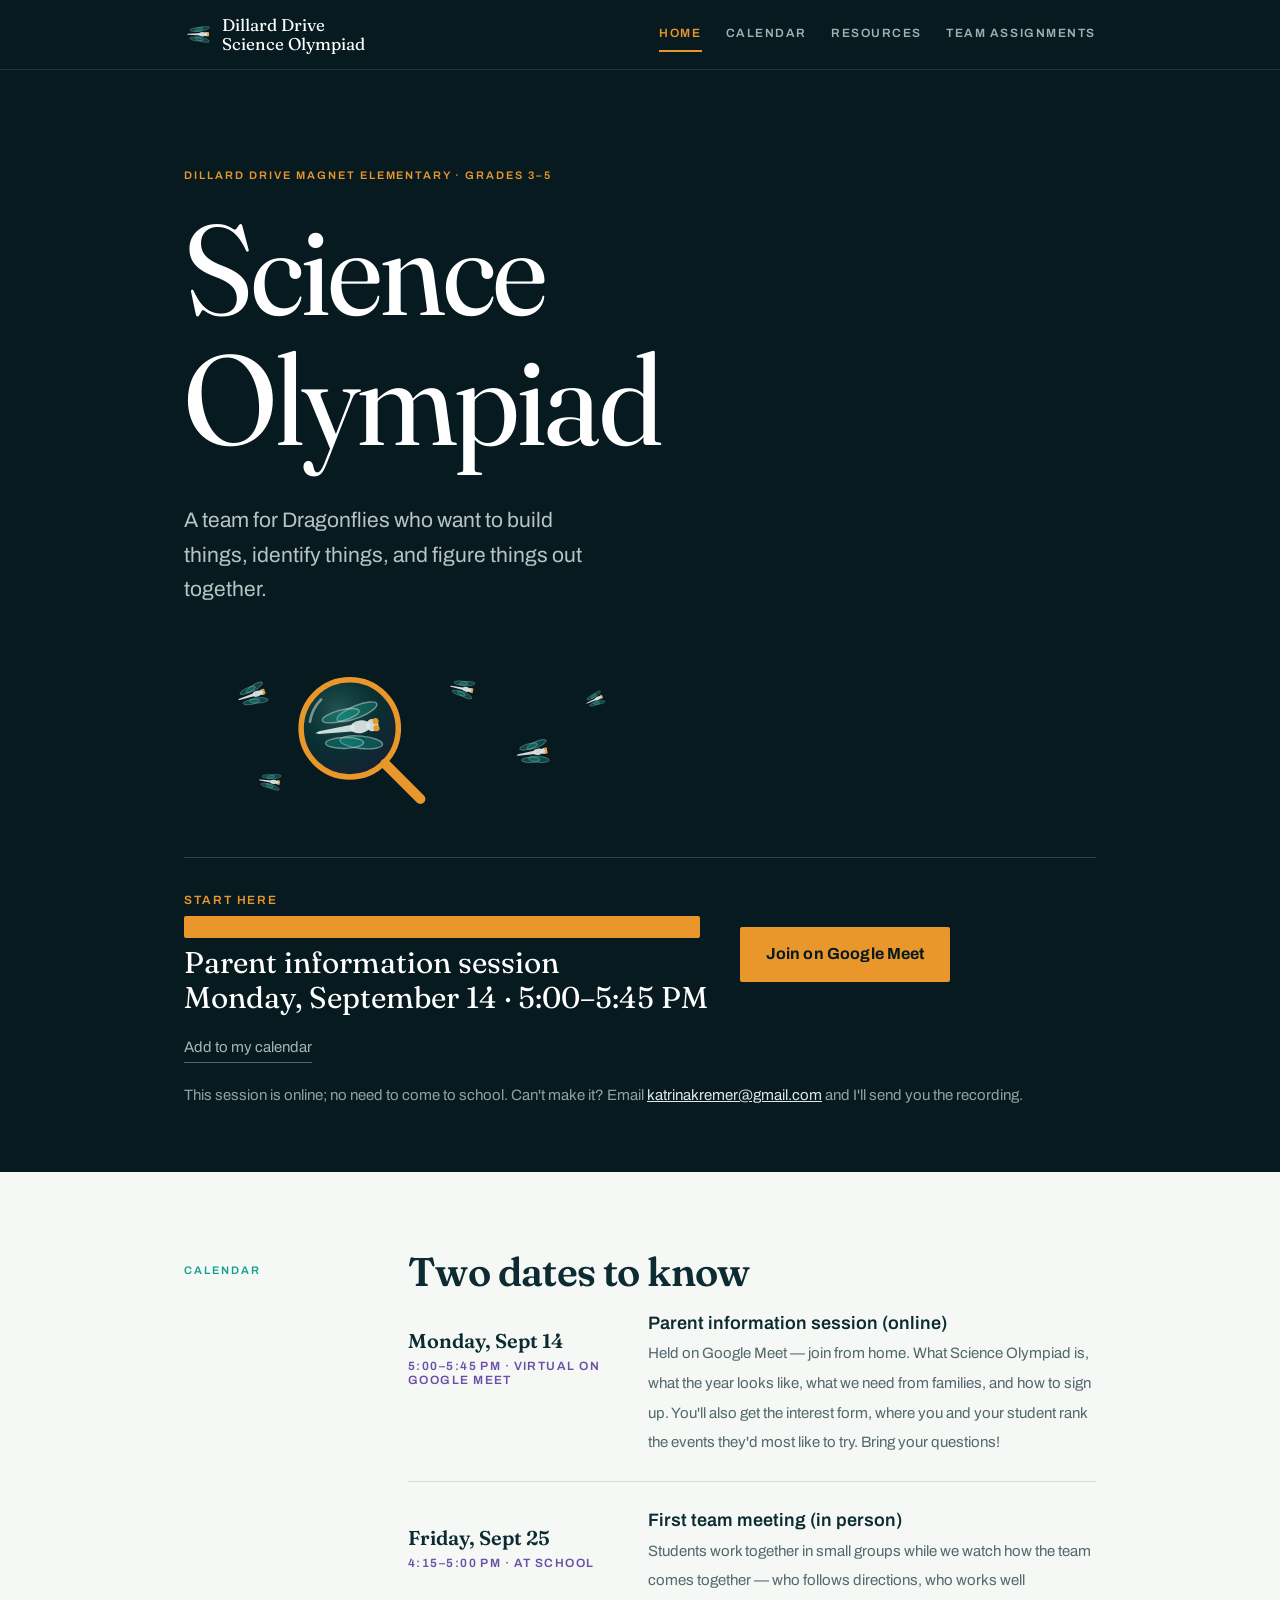
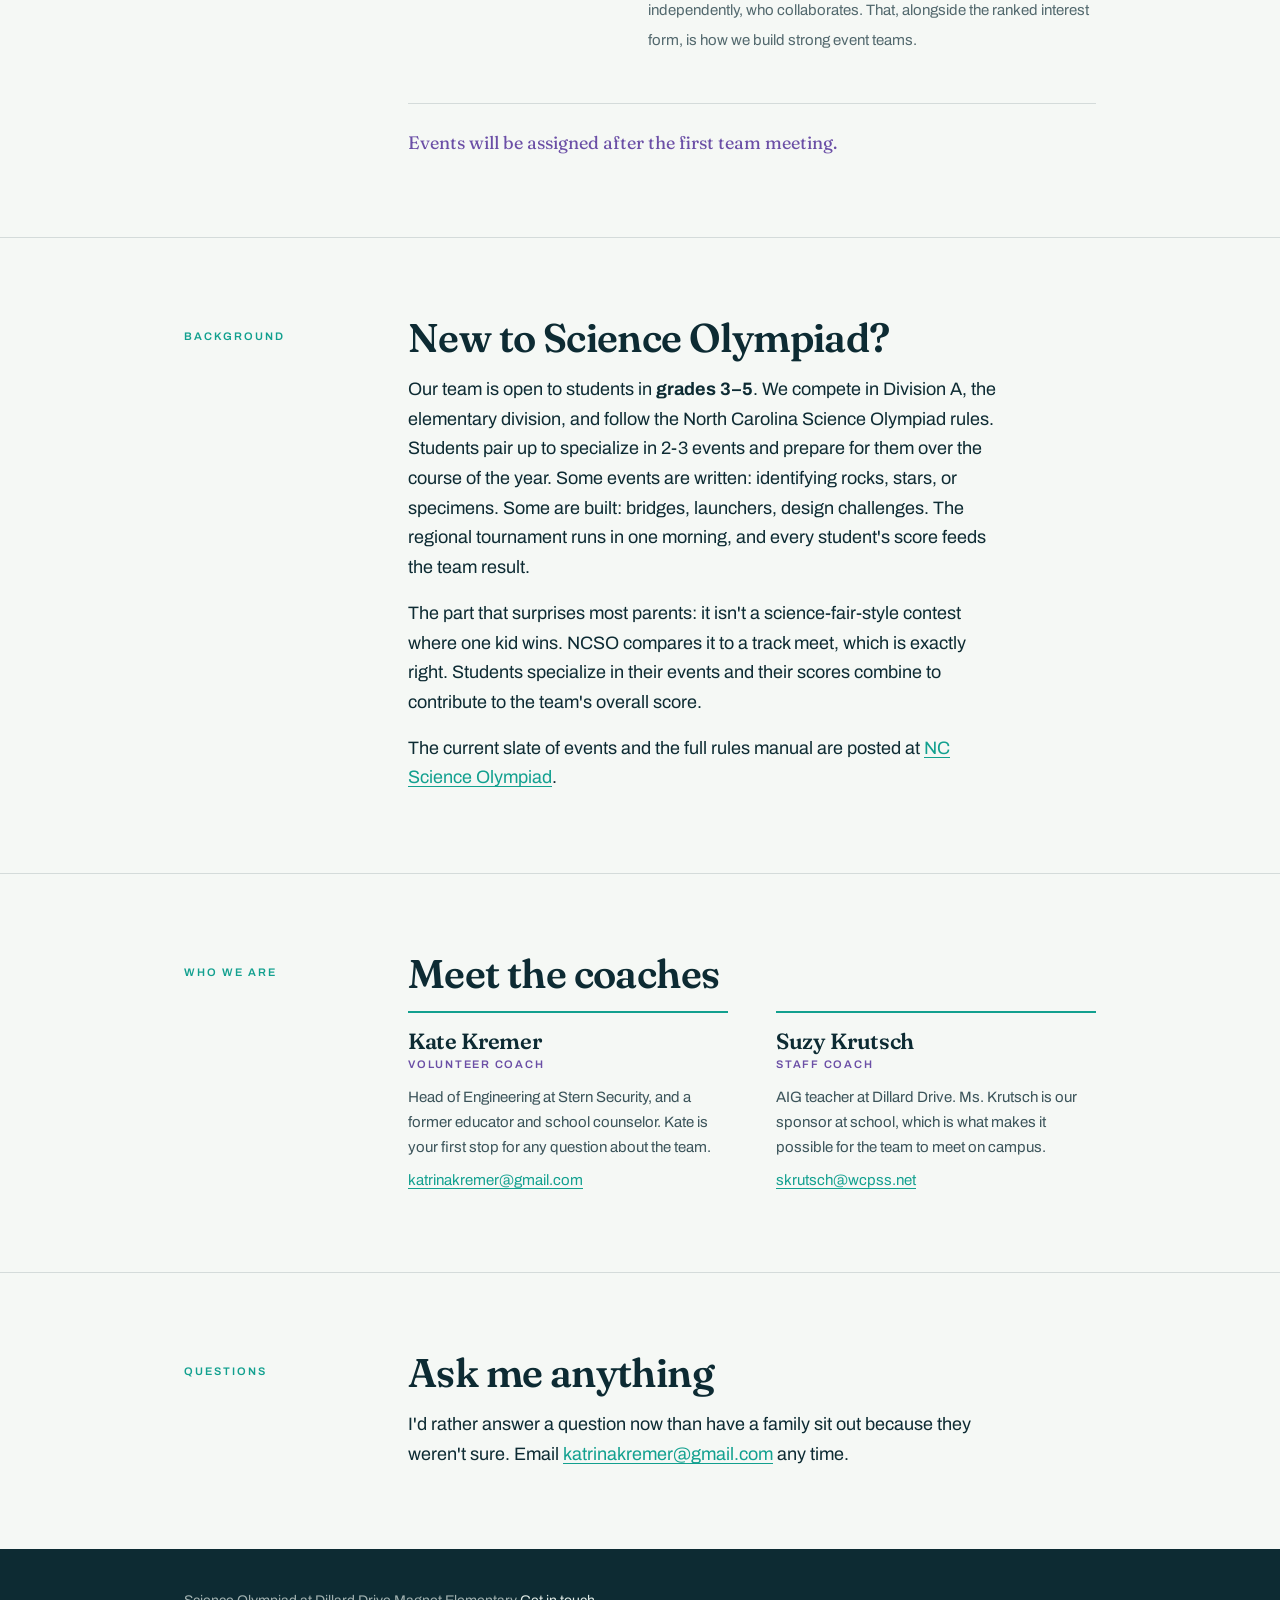
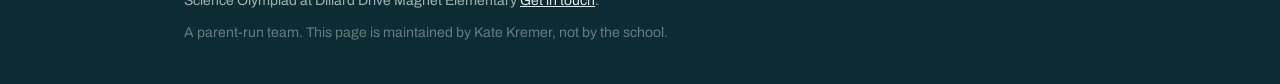
==== commit 5d86b27b: "Merge pull request #2 from K8Kremer/add-menu Add site navigation menu and Calendar/Resources/Team As" ====
--- a/index.html
+++ b/index.html
@@ -44,9 +44,9 @@
     </a>
     <ul class="nav">
         <li><a href="index.html" aria-current="page">Home</a></li>
-        <li><a href="calendar.html">Calendar<span class="soon">Soon</span></a></li>
-        <li><a href="resources.html">Resources<span class="soon">Soon</span></a></li>
-        <li><a href="assignments.html">Team Assignments<span class="soon">Soon</span></a></li>
+        <li><a href="calendar.html">Calendar</a></li>
+        <li><a href="resources.html">Resources</a></li>
+        <li><a href="assignments.html">Team Assignments</a></li>
     </ul>
   </div>
 </nav>
@@ -55,7 +55,7 @@
   <div class="shell">
     <p class="label">Dillard Drive Magnet Elementary · Grades 3–5</p>
     <h1>Science<br>Olympiad</h1>
-    <p class="hero-lede">A team for Dragonflies who want to build things, identify things, and figure things out — together.</p>
+    <p class="hero-lede">A team for Dragonflies who want to build things, identify things, and figure things out together.</p>
 
     <div class="scene-holder">
       <svg class="scene" viewBox="0 0 420 150" role="img" aria-label="Illustration of dragonflies fluttering around a magnifying glass">
@@ -120,10 +120,10 @@
     </div>
 
     <div class="ask">
-      <p class="ask-when"><span>Start here</span><span class="virtual">Virtual</span>Parent information session<br>Monday, September 14 · 5:00–5:45&nbsp;PM</p>
+      <p class="ask-when"><span>Start here</span><span class="virtual">VIRTUAL</span>Parent information session<br>Monday, September 14 · 5:00–5:45&nbsp;PM</p>
       <a class="btn" href="https://meet.google.com/ddt-fdnw-dhd">Join on Google Meet</a>
       <a class="btn-quiet" href="https://calendar.app.google/jt3D5h8HJxTS1FVr6">Add to my calendar</a>
-      <p class="ask-note">This session is online — join from home, no need to come to school. Can't make it? Email <a href="mailto:katrinakremer@gmail.com">katrinakremer@gmail.com</a> and I'll send you the recording.</p>
+      <p class="ask-note">This session is online; no need to come to school. Can't make it? Email <a href="mailto:katrinakremer@gmail.com">katrinakremer@gmail.com</a> and I'll send you the recording.</p>
     </div>
   </div>
 </header>
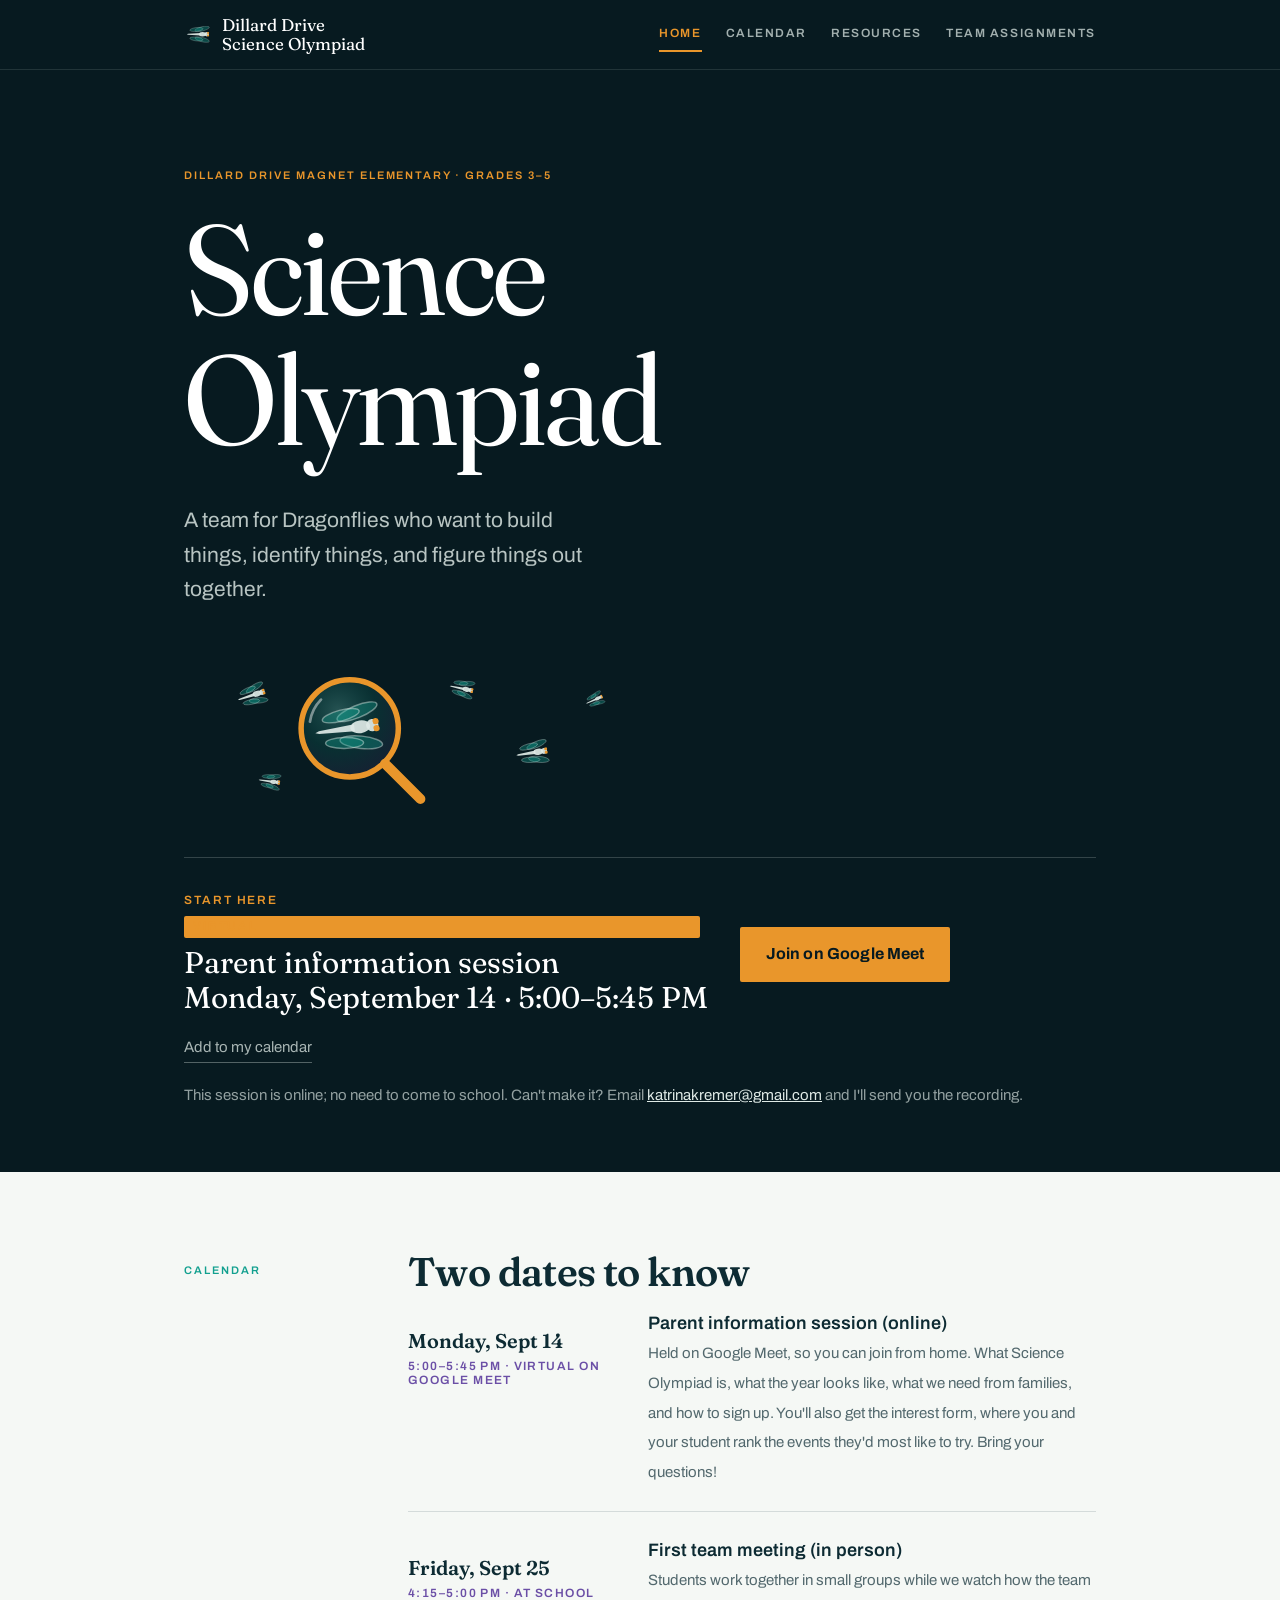
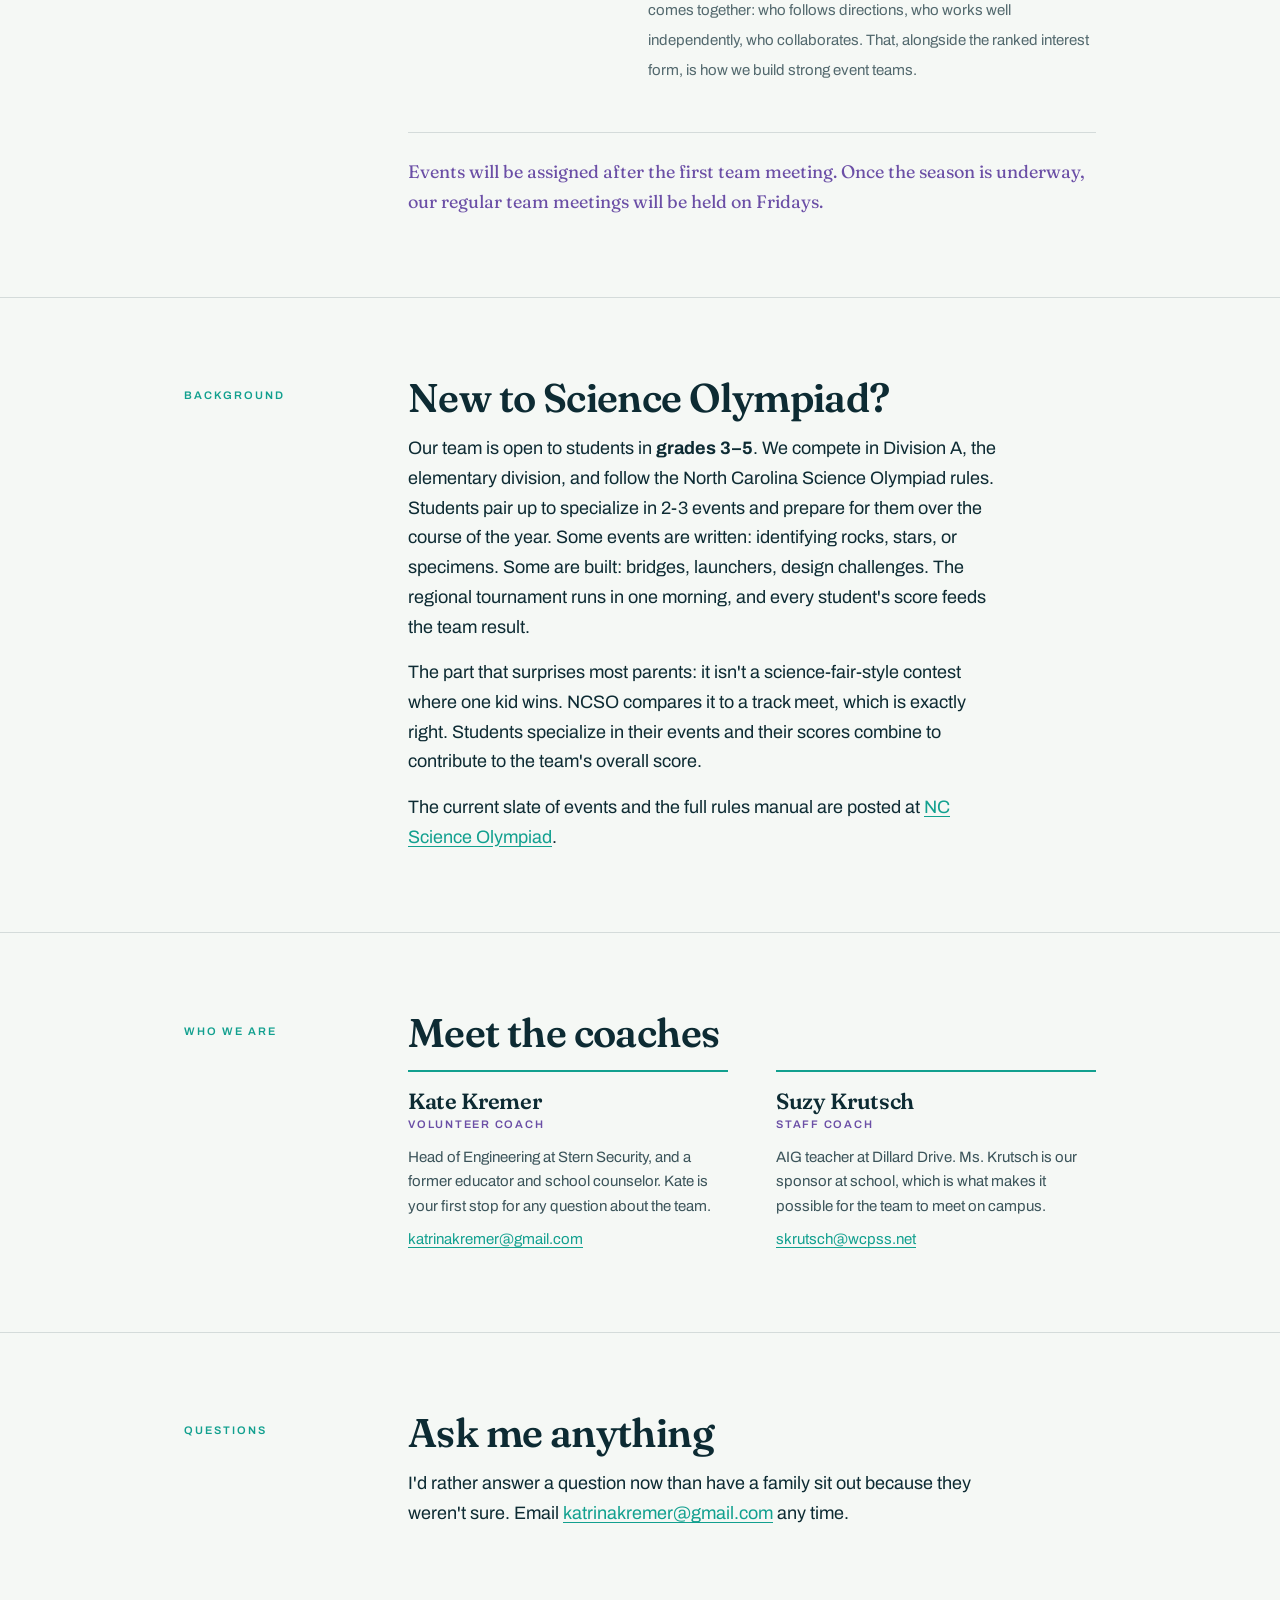
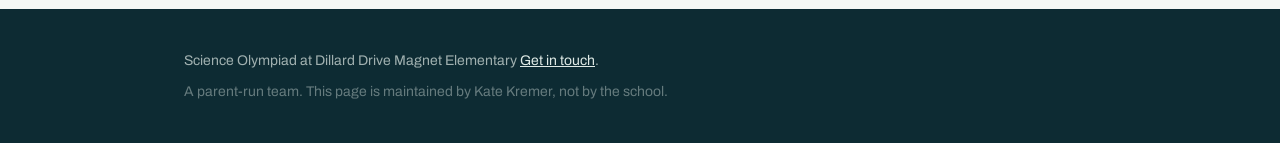
==== commit 8de68f44: "Clarify Friday meeting schedule and remove em dashes Note that regular team meetings will be held on" ====
--- a/index.html
+++ b/index.html
@@ -3,11 +3,11 @@
 <head>
 <meta charset="utf-8">
 <meta name="viewport" content="width=device-width, initial-scale=1">
-<title>Science Olympiad — Dillard Drive Magnet Elementary</title>
+<title>Science Olympiad · Dillard Drive Magnet Elementary</title>
 <meta name="description" content="Science Olympiad at Dillard Drive Magnet Elementary School. Virtual parent information session on Google Meet, Monday, September 14 at 5:00 PM.">
 
 <!-- ===================================================================
-     Science Olympiad — Dillard Drive Magnet Elementary
+     Science Olympiad · Dillard Drive Magnet Elementary
      Contact: Kate Kremer, katrinakremer@gmail.com
 
      WHERE TO EDIT THINGS LATER:
@@ -138,14 +138,14 @@
         <ul class="dates">
           <li>
             <p class="when">Monday, Sept 14<small>5:00–5:45 PM · Virtual on Google Meet</small></p>
-            <p class="what"><strong>Parent information session (online)</strong><span>Held on Google Meet — join from home. What Science Olympiad is, what the year looks like, what we need from families, and how to sign up. You'll also get the interest form, where you and your student rank the events they'd most like to try. Bring your questions!</span></p>
+            <p class="what"><strong>Parent information session (online)</strong><span>Held on Google Meet, so you can join from home. What Science Olympiad is, what the year looks like, what we need from families, and how to sign up. You'll also get the interest form, where you and your student rank the events they'd most like to try. Bring your questions!</span></p>
           </li>
           <li>
             <p class="when">Friday, Sept 25<small>4:15–5:00 PM · At school</small></p>
-            <p class="what"><strong>First team meeting (in person)</strong><span>Students work together in small groups while we watch how the team comes together — who follows directions, who works well independently, who collaborates. That, alongside the ranked interest form, is how we build strong event teams.</span></p>
+            <p class="what"><strong>First team meeting (in person)</strong><span>Students work together in small groups while we watch how the team comes together: who follows directions, who works well independently, who collaborates. That, alongside the ranked interest form, is how we build strong event teams.</span></p>
           </li>
         </ul>
-        <p class="dates-note">Events will be assigned after the first team meeting.</p>
+        <p class="dates-note">Events will be assigned after the first team meeting. Once the season is underway, our regular team meetings will be held on Fridays.</p>
       </div>
     </div>
   </section>
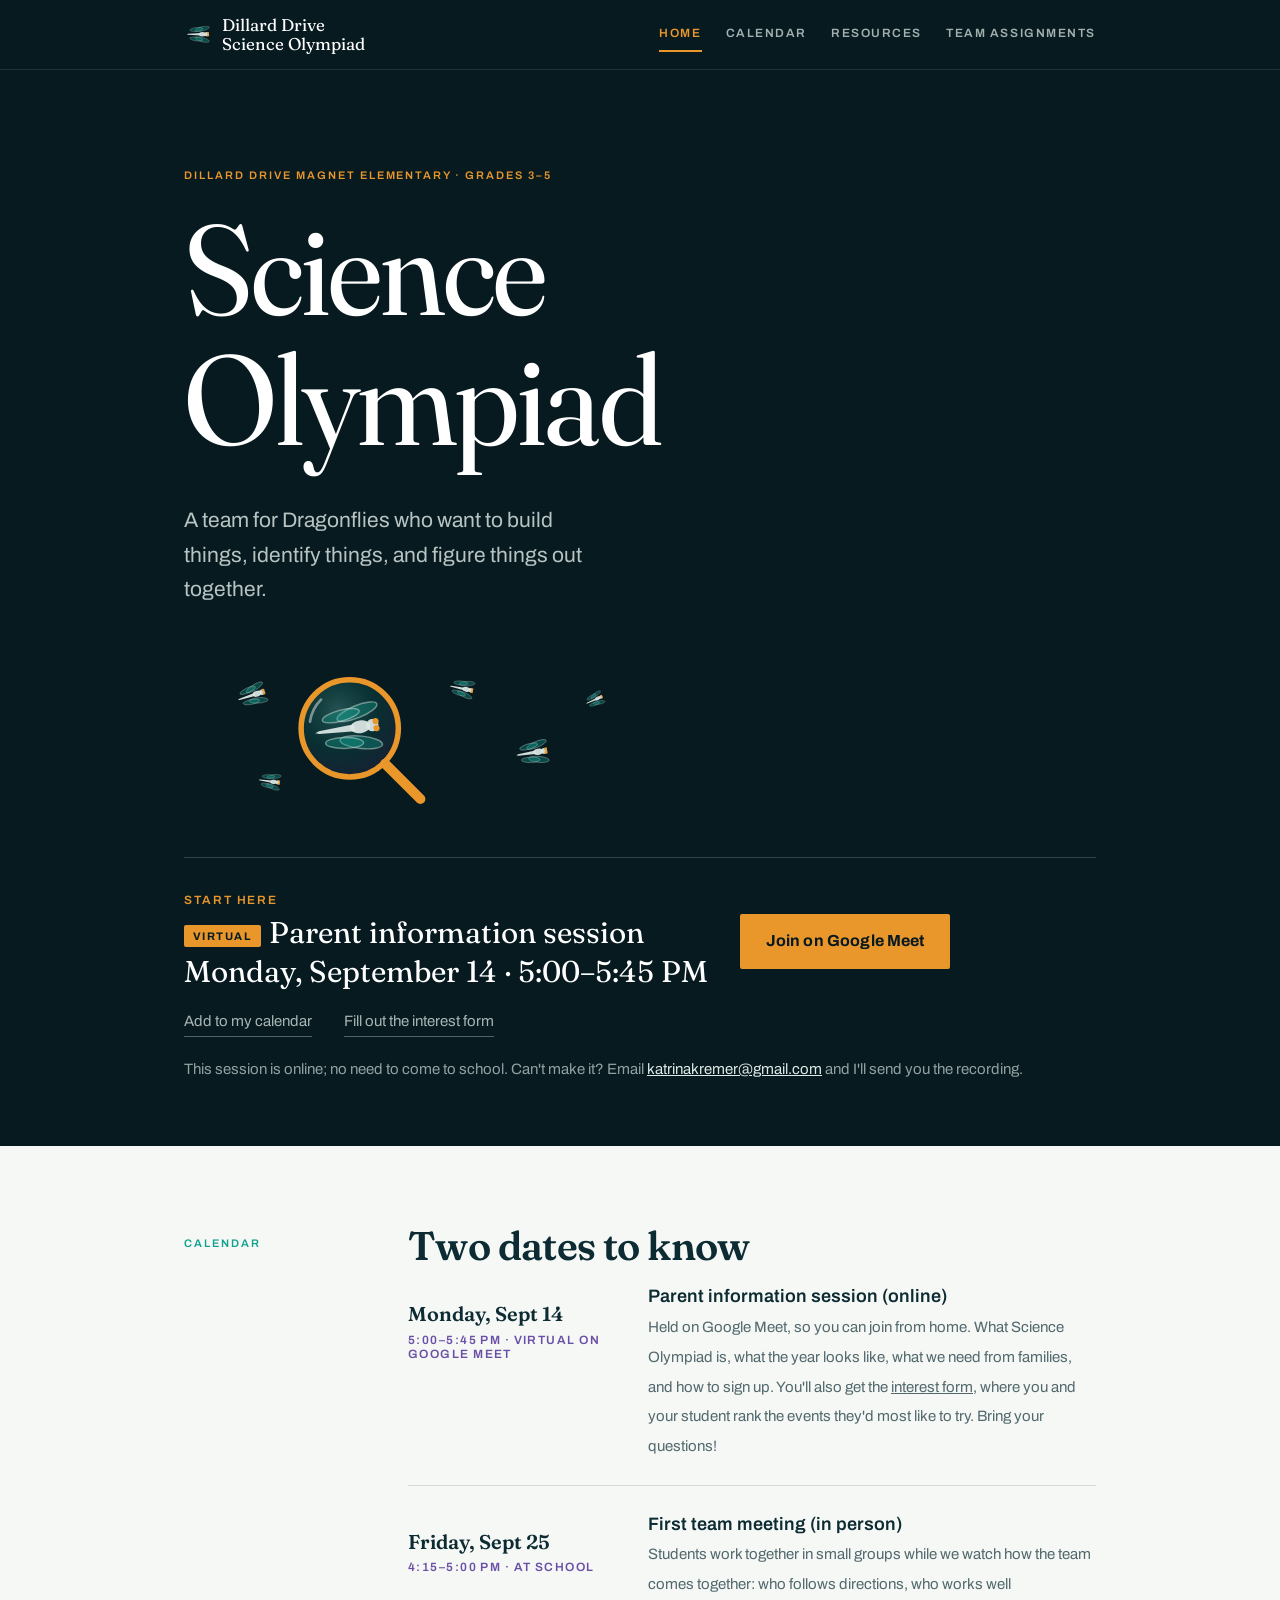
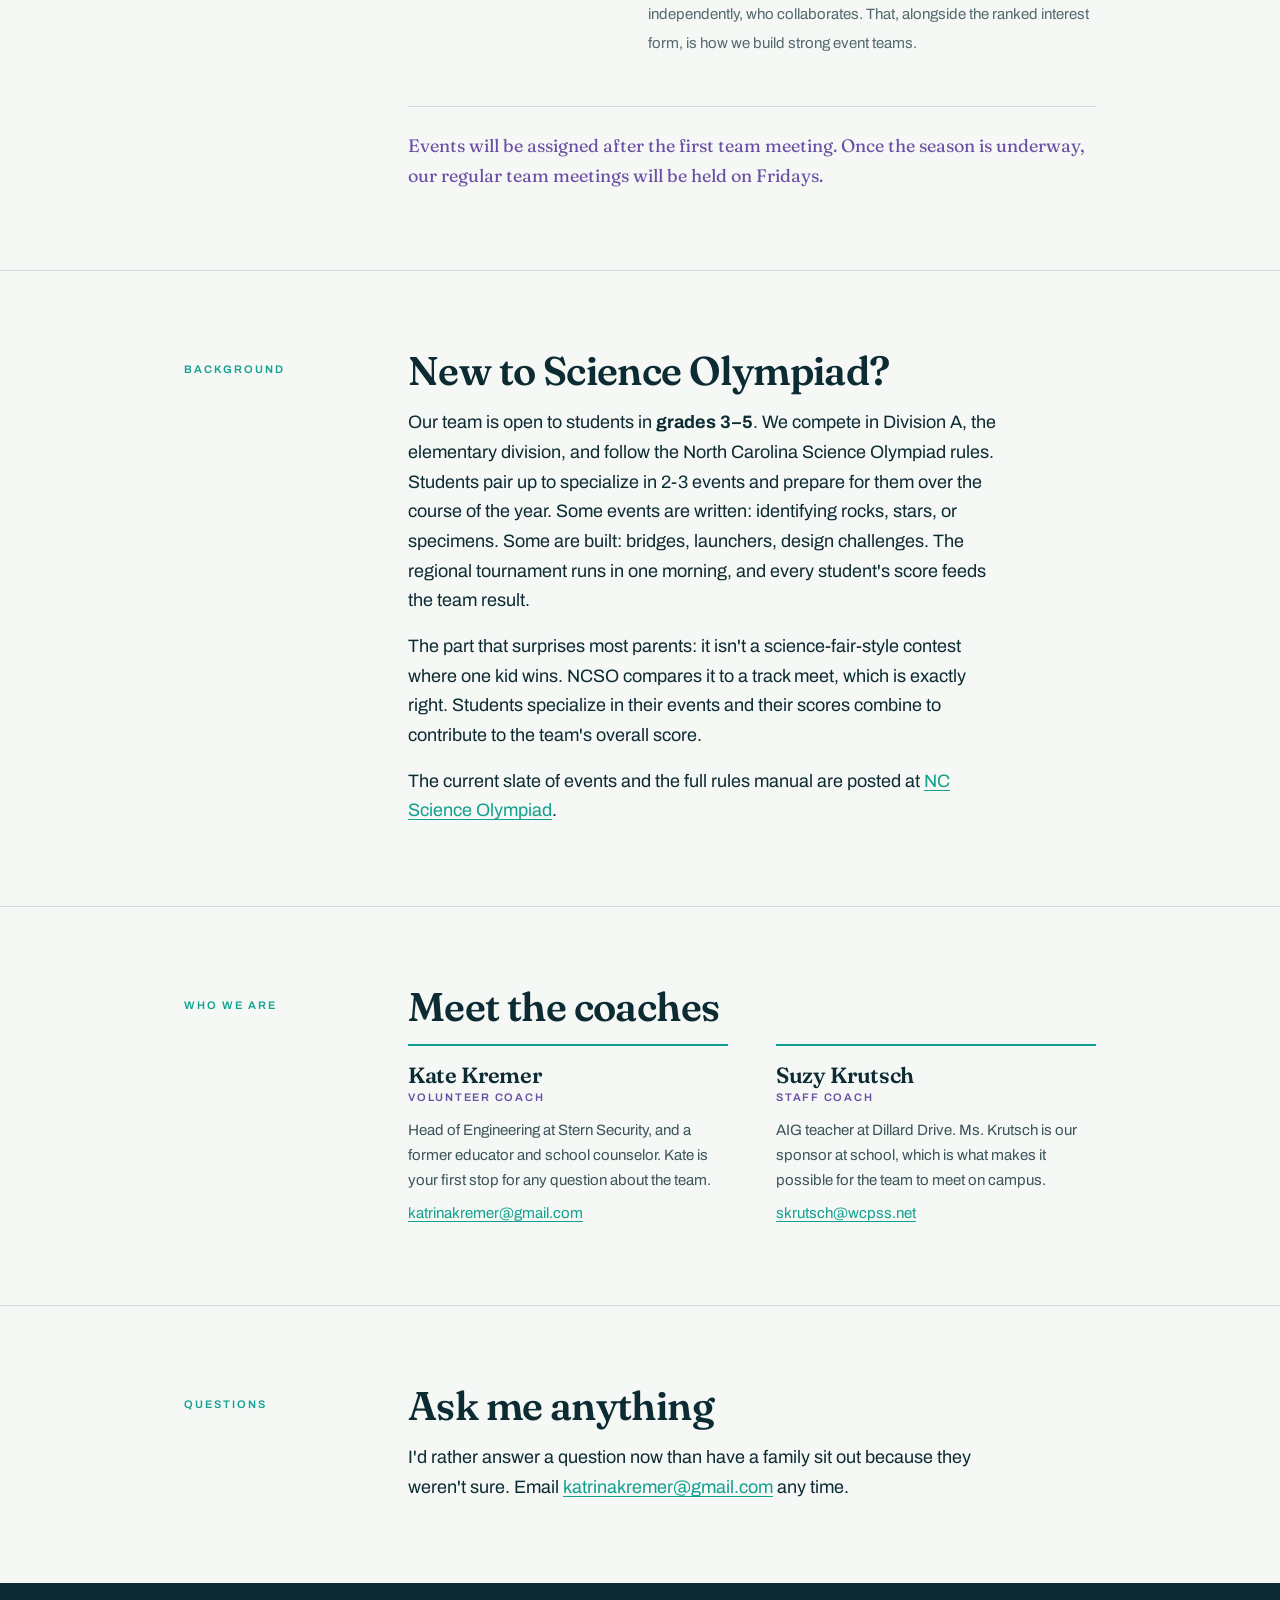
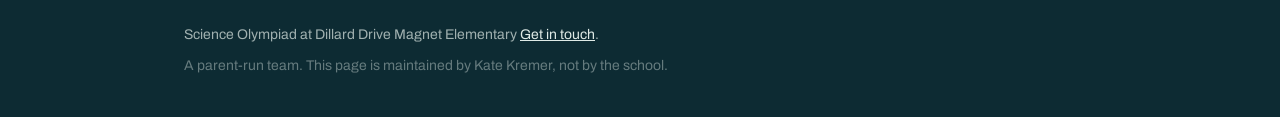
==== commit 71c82cd9: "Link the interest form on the home page Co-Authored-By: Claude Sonnet 5 <noreply@anthropic.com> Clau" ====
--- a/index.html
+++ b/index.html
@@ -123,6 +123,7 @@
       <p class="ask-when"><span>Start here</span><span class="virtual">VIRTUAL</span>Parent information session<br>Monday, September 14 · 5:00–5:45&nbsp;PM</p>
       <a class="btn" href="https://meet.google.com/ddt-fdnw-dhd">Join on Google Meet</a>
       <a class="btn-quiet" href="https://calendar.app.google/jt3D5h8HJxTS1FVr6">Add to my calendar</a>
+      <a class="btn-quiet" href="https://forms.gle/EhTVQ87YRkrmuYxG6">Fill out the interest form</a>
       <p class="ask-note">This session is online; no need to come to school. Can't make it? Email <a href="mailto:katrinakremer@gmail.com">katrinakremer@gmail.com</a> and I'll send you the recording.</p>
     </div>
   </div>
@@ -138,7 +139,7 @@
         <ul class="dates">
           <li>
             <p class="when">Monday, Sept 14<small>5:00–5:45 PM · Virtual on Google Meet</small></p>
-            <p class="what"><strong>Parent information session (online)</strong><span>Held on Google Meet, so you can join from home. What Science Olympiad is, what the year looks like, what we need from families, and how to sign up. You'll also get the interest form, where you and your student rank the events they'd most like to try. Bring your questions!</span></p>
+            <p class="what"><strong>Parent information session (online)</strong><span>Held on Google Meet, so you can join from home. What Science Olympiad is, what the year looks like, what we need from families, and how to sign up. You'll also get the <a href="https://forms.gle/EhTVQ87YRkrmuYxG6">interest form</a>, where you and your student rank the events they'd most like to try. Bring your questions!</span></p>
           </li>
           <li>
             <p class="when">Friday, Sept 25<small>4:15–5:00 PM · At school</small></p>
--- a/style.css
+++ b/style.css
@@ -402,14 +402,14 @@
 
   /* ---------- virtual badge ---------- */
   .virtual{
-    display:inline-block;
+    display:inline-block !important;
     background:var(--amber);
-    color:var(--deep);
-    font-family:"Archivo",sans-serif;
-    font-size:.6875rem;
-    font-weight:700;
-    letter-spacing:.14em;
-    text-transform:uppercase;
+    color:var(--deep) !important;
+    font-family:"Archivo",sans-serif !important;
+    font-size:.6875rem !important;
+    font-weight:700 !important;
+    letter-spacing:.14em !important;
+    text-transform:uppercase !important;
     padding:.28rem .55rem;
     border-radius:2px;
     vertical-align:.28em;
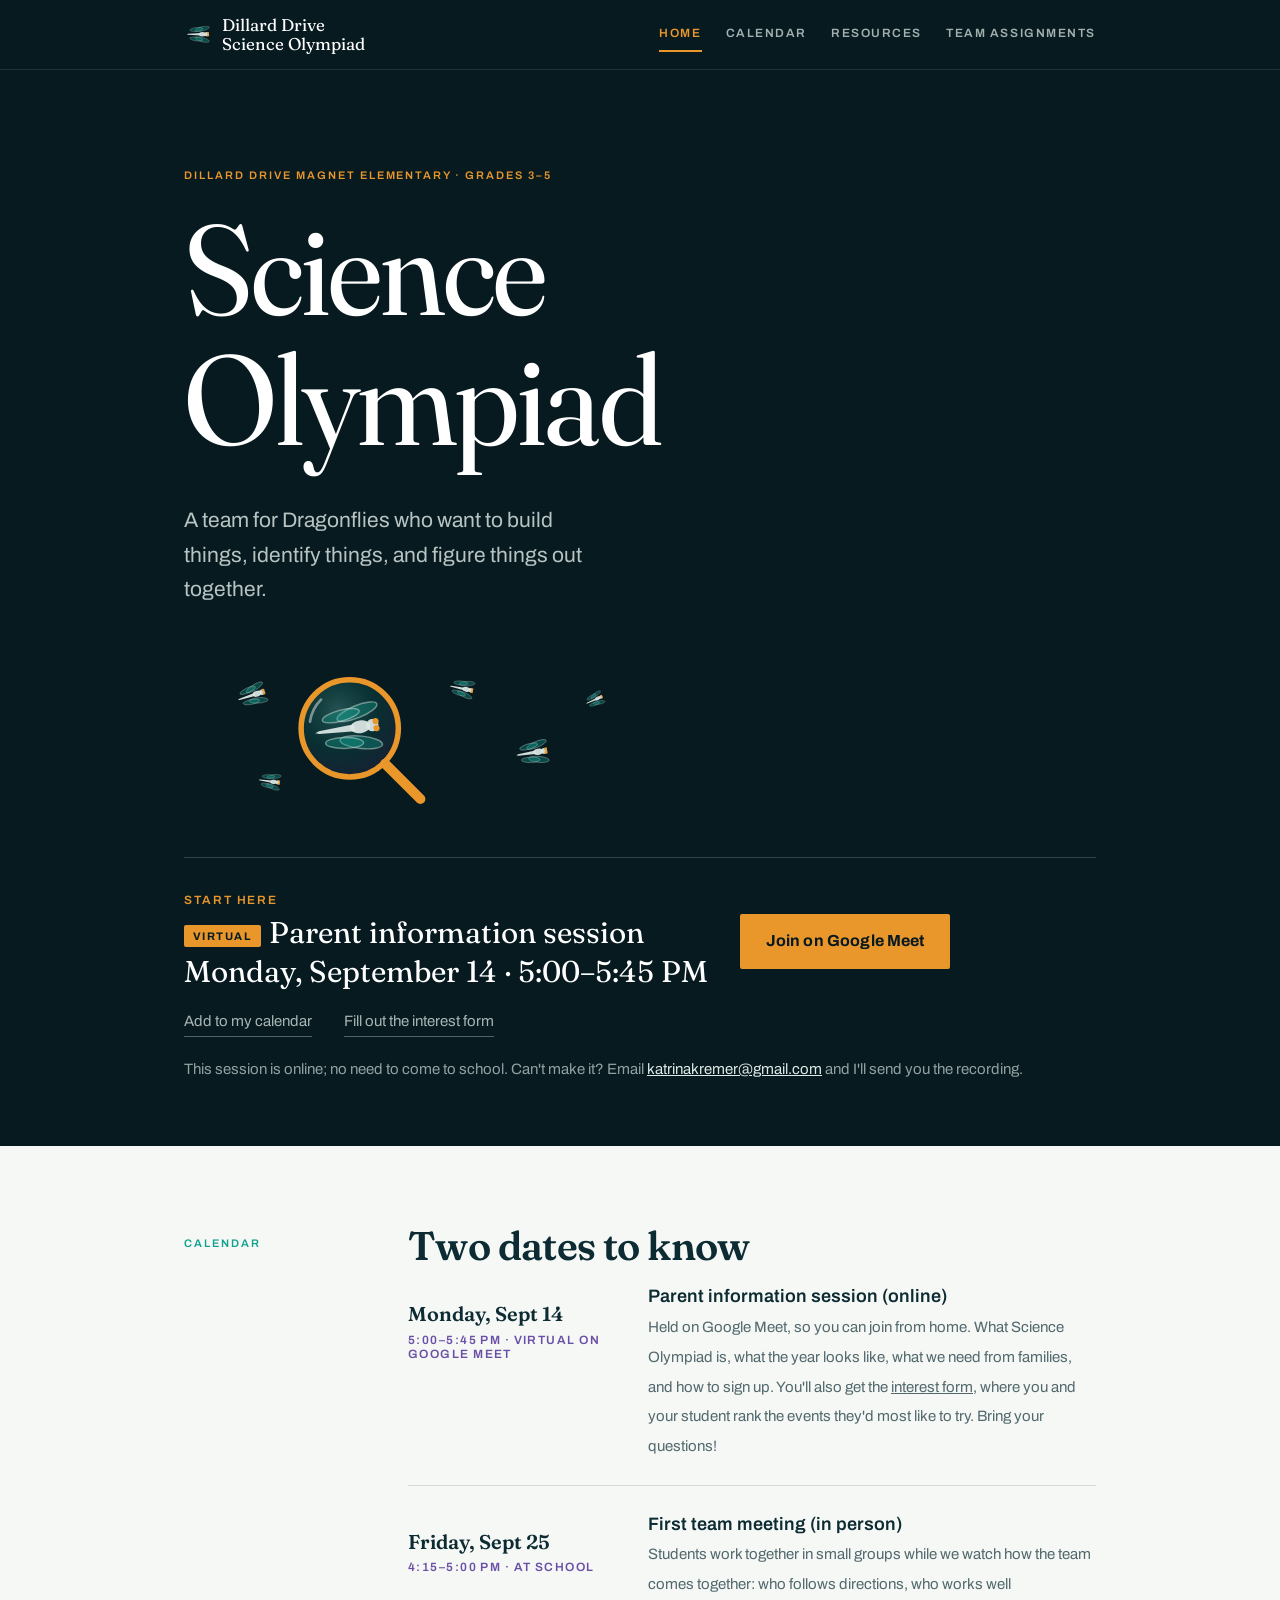
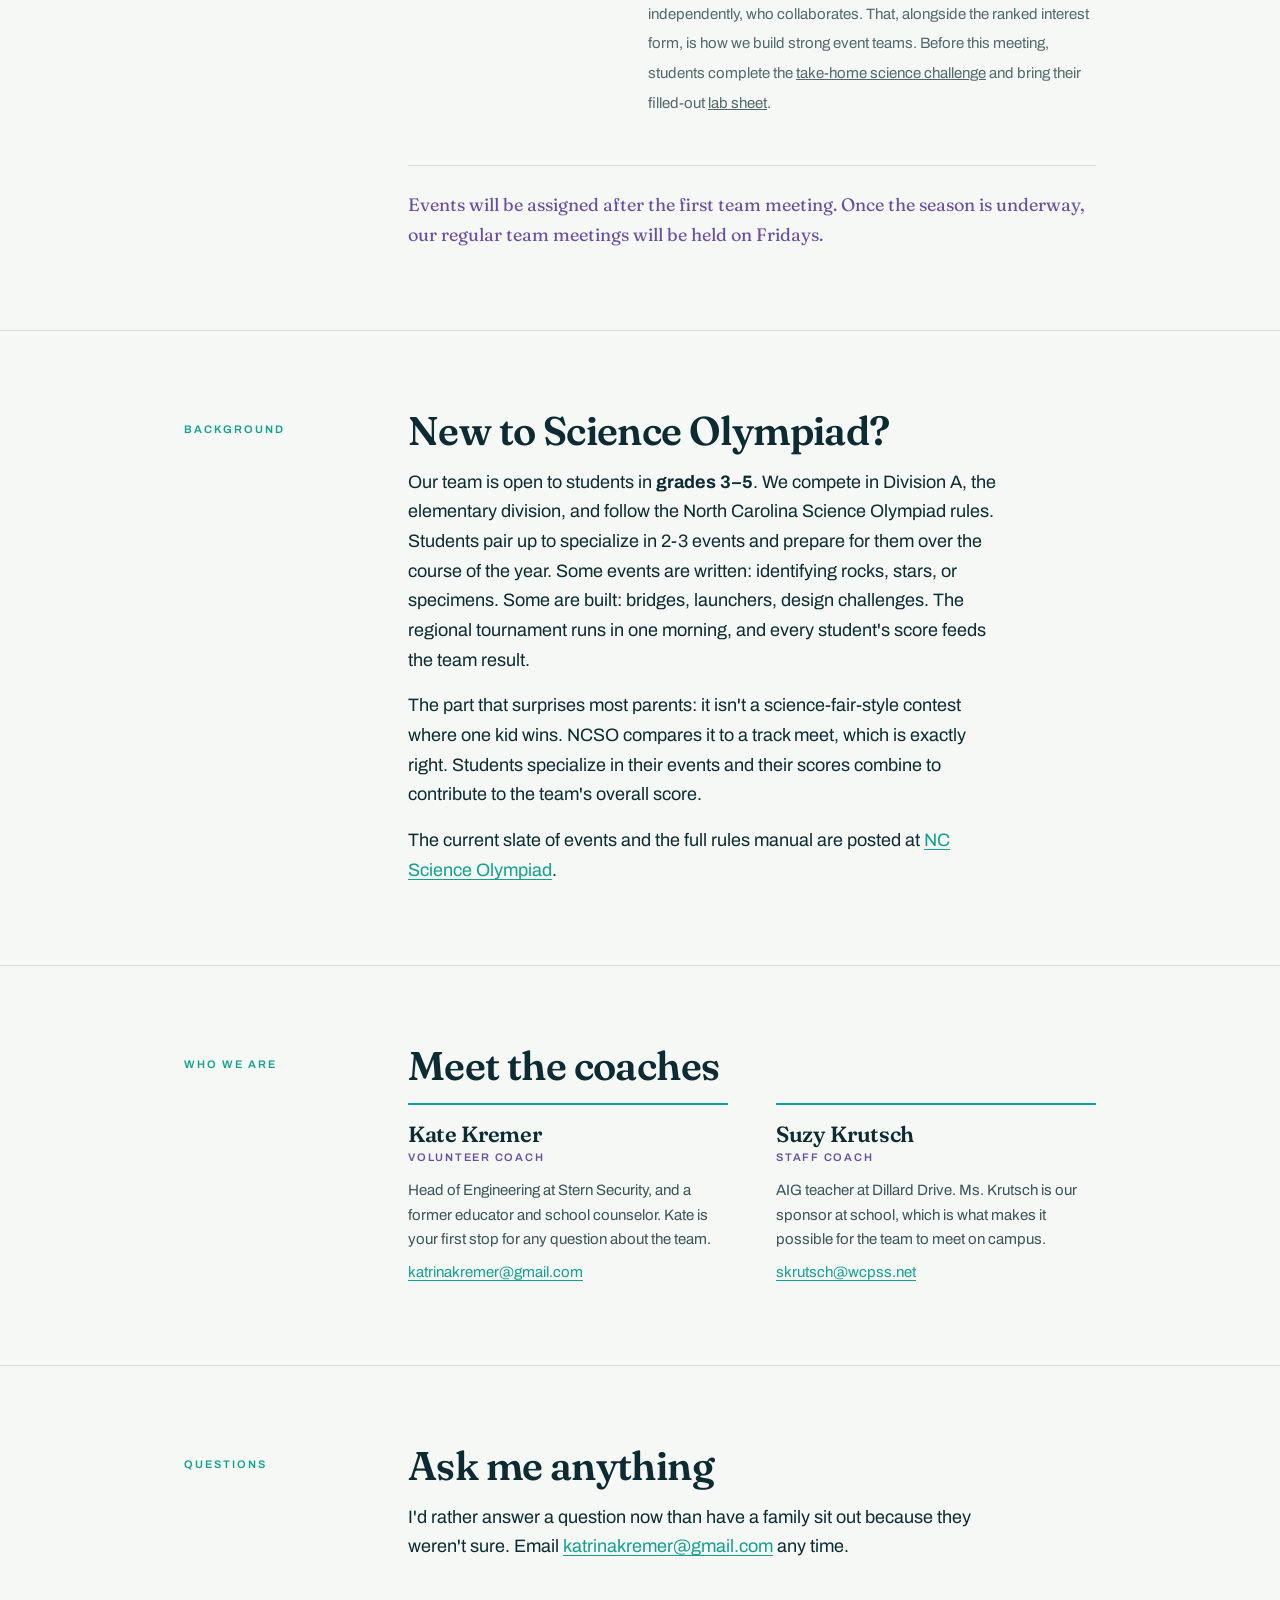
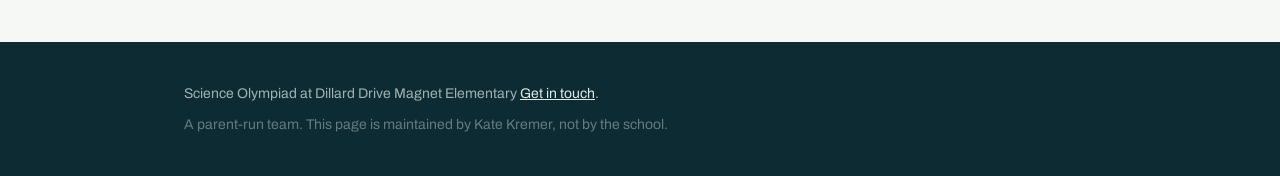
==== commit 266a5d61: "Add take-home assignment and standalone lab sheet Link the Sept 25 take-home science challenge PDF a" ====
--- a/index.html
+++ b/index.html
@@ -143,7 +143,7 @@
           </li>
           <li>
             <p class="when">Friday, Sept 25<small>4:15–5:00 PM · At school</small></p>
-            <p class="what"><strong>First team meeting (in person)</strong><span>Students work together in small groups while we watch how the team comes together: who follows directions, who works well independently, who collaborates. That, alongside the ranked interest form, is how we build strong event teams.</span></p>
+            <p class="what"><strong>First team meeting (in person)</strong><span>Students work together in small groups while we watch how the team comes together: who follows directions, who works well independently, who collaborates. That, alongside the ranked interest form, is how we build strong event teams. Before this meeting, students complete the <a href="files/take-home-assignment.pdf">take-home science challenge</a> and bring their filled-out <a href="files/lab-sheet.pdf">lab sheet</a>.</span></p>
           </li>
         </ul>
         <p class="dates-note">Events will be assigned after the first team meeting. Once the season is underway, our regular team meetings will be held on Fridays.</p>
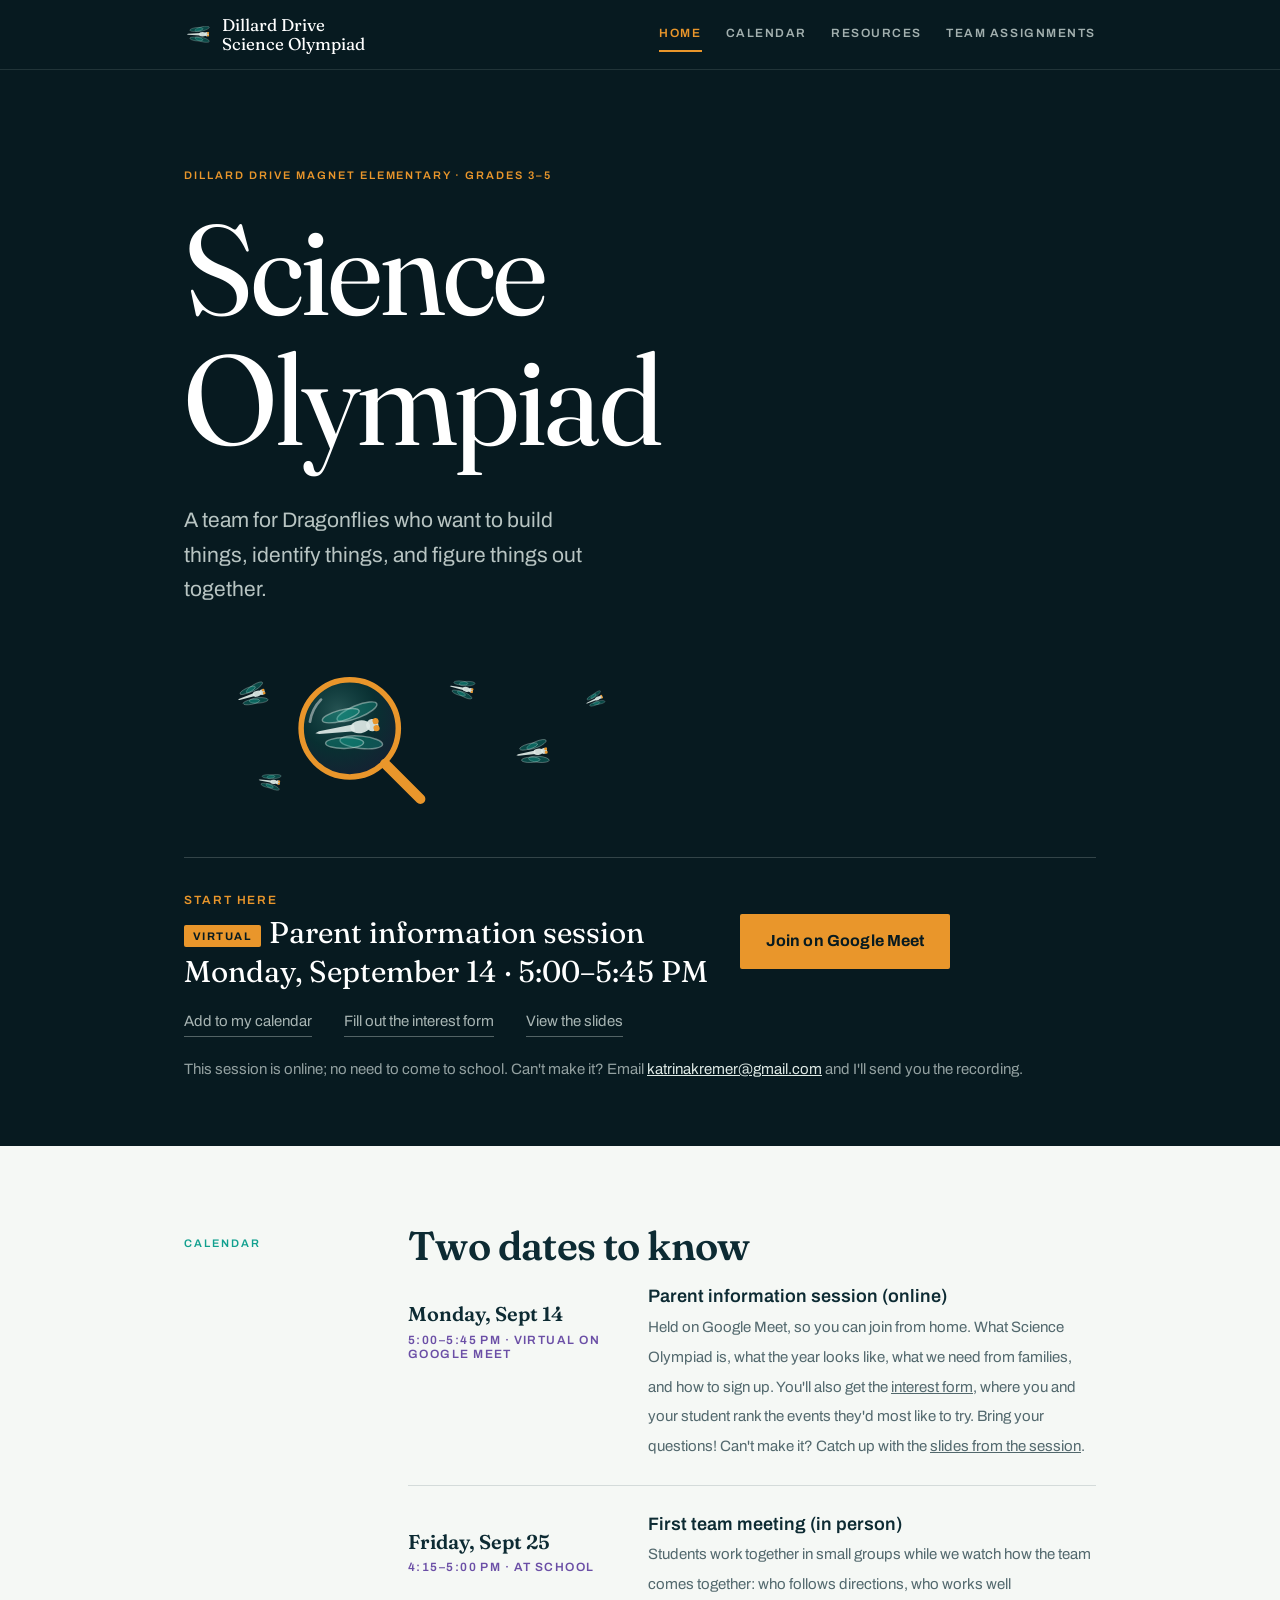
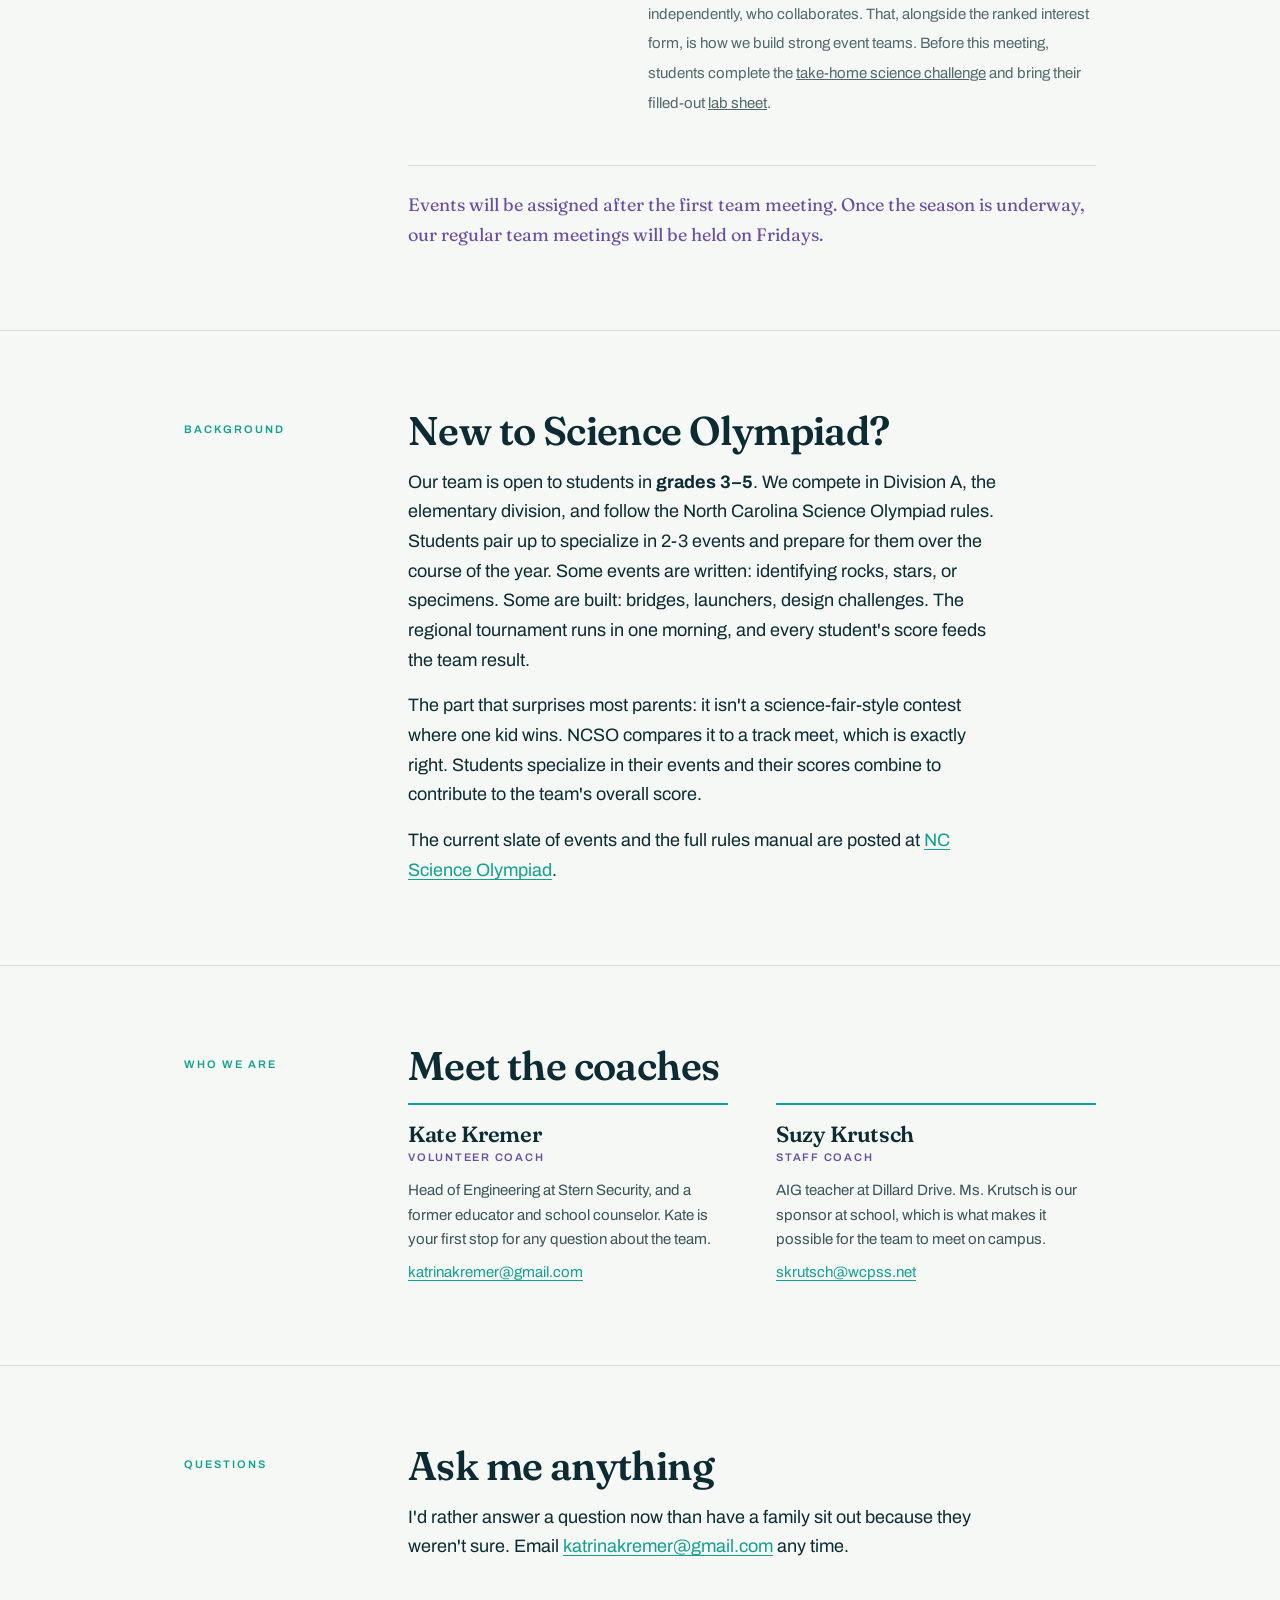
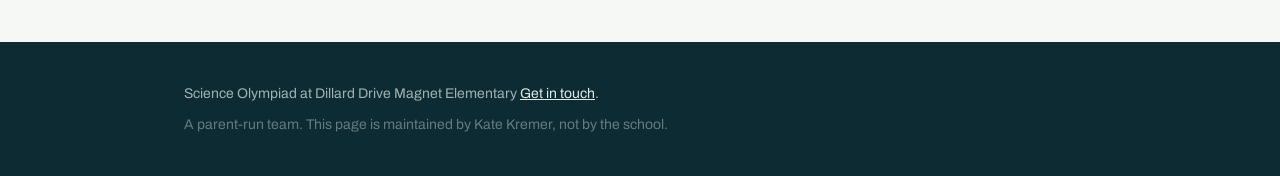
==== commit 8a01d919: "Add parent info session slides to the home page Link the parent information session presentation as " ====
--- a/index.html
+++ b/index.html
@@ -124,6 +124,7 @@
       <a class="btn" href="https://meet.google.com/ddt-fdnw-dhd">Join on Google Meet</a>
       <a class="btn-quiet" href="https://calendar.app.google/jt3D5h8HJxTS1FVr6">Add to my calendar</a>
       <a class="btn-quiet" href="https://forms.gle/EhTVQ87YRkrmuYxG6">Fill out the interest form</a>
+      <a class="btn-quiet" href="files/parent-info-session.pdf">View the slides</a>
       <p class="ask-note">This session is online; no need to come to school. Can't make it? Email <a href="mailto:katrinakremer@gmail.com">katrinakremer@gmail.com</a> and I'll send you the recording.</p>
     </div>
   </div>
@@ -139,7 +140,7 @@
         <ul class="dates">
           <li>
             <p class="when">Monday, Sept 14<small>5:00–5:45 PM · Virtual on Google Meet</small></p>
-            <p class="what"><strong>Parent information session (online)</strong><span>Held on Google Meet, so you can join from home. What Science Olympiad is, what the year looks like, what we need from families, and how to sign up. You'll also get the <a href="https://forms.gle/EhTVQ87YRkrmuYxG6">interest form</a>, where you and your student rank the events they'd most like to try. Bring your questions!</span></p>
+            <p class="what"><strong>Parent information session (online)</strong><span>Held on Google Meet, so you can join from home. What Science Olympiad is, what the year looks like, what we need from families, and how to sign up. You'll also get the <a href="https://forms.gle/EhTVQ87YRkrmuYxG6">interest form</a>, where you and your student rank the events they'd most like to try. Bring your questions! Can't make it? Catch up with the <a href="files/parent-info-session.pdf">slides from the session</a>.</span></p>
           </li>
           <li>
             <p class="when">Friday, Sept 25<small>4:15–5:00 PM · At school</small></p>
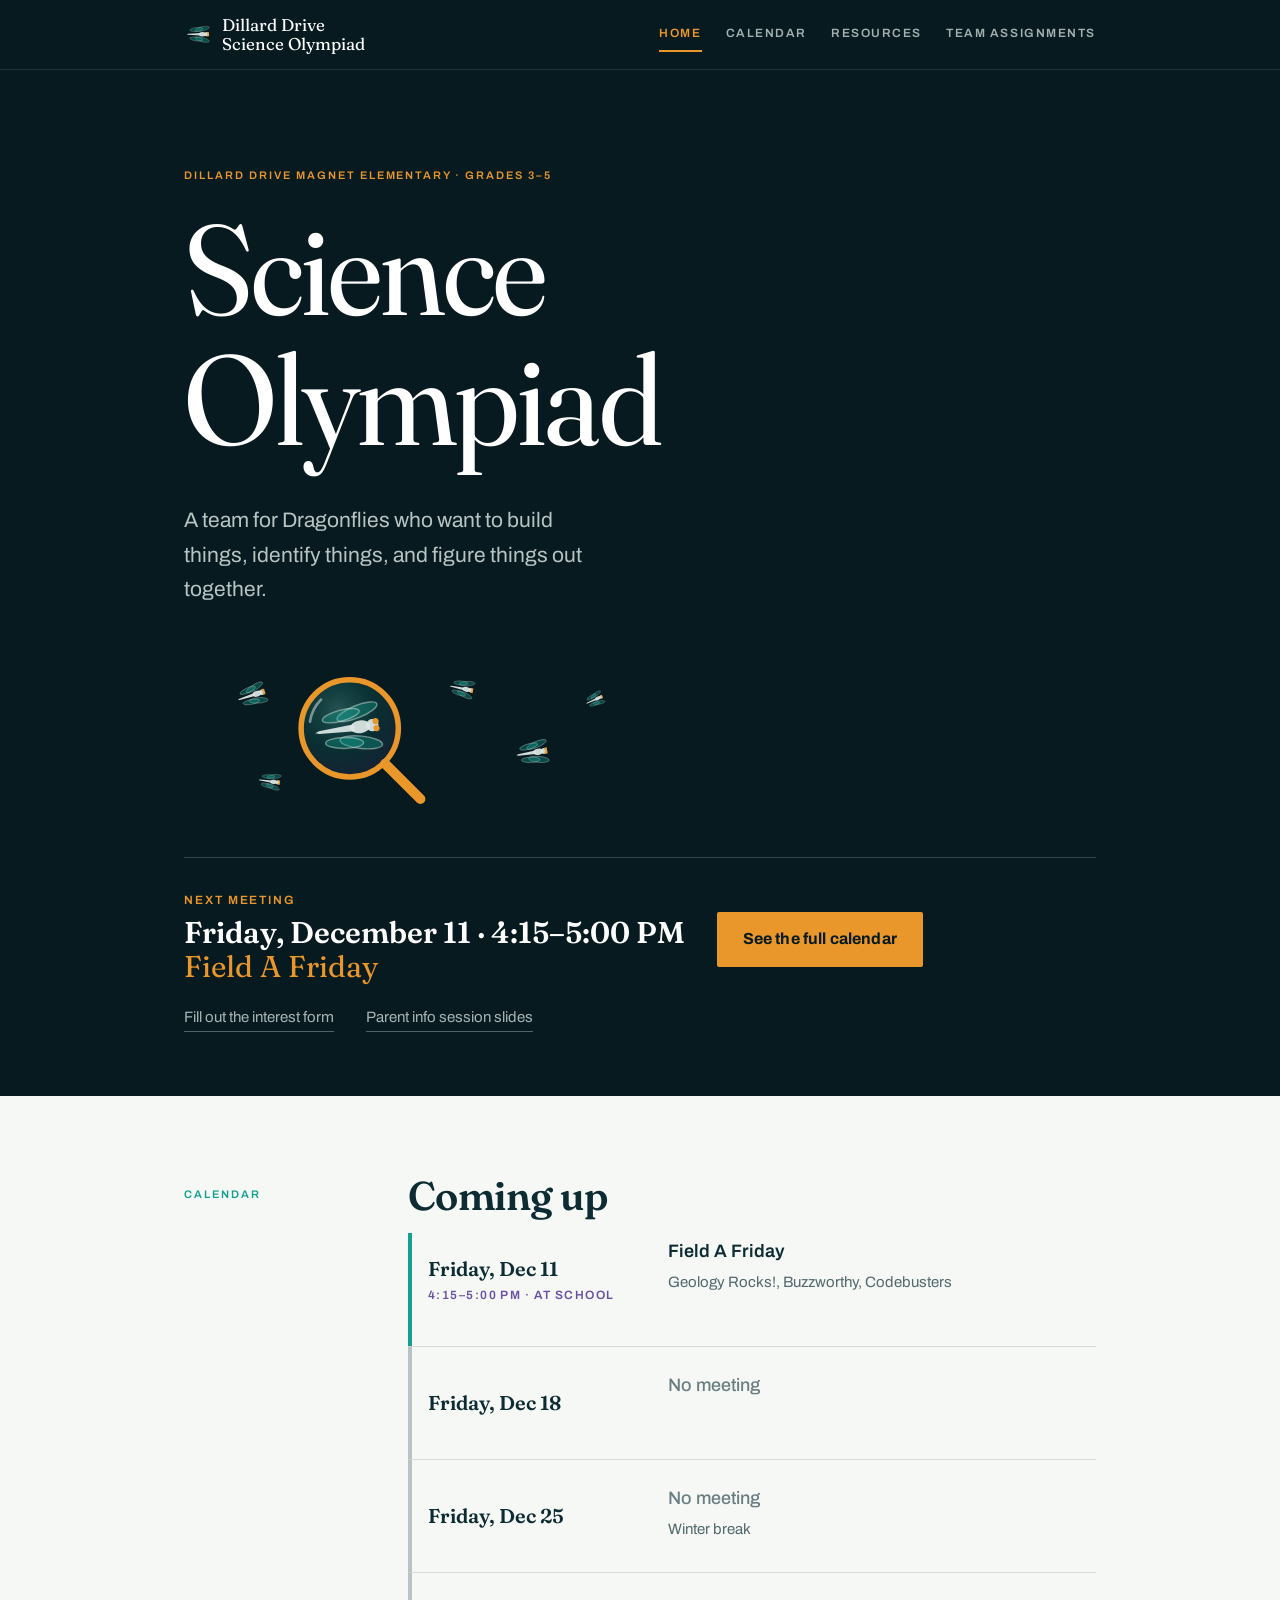
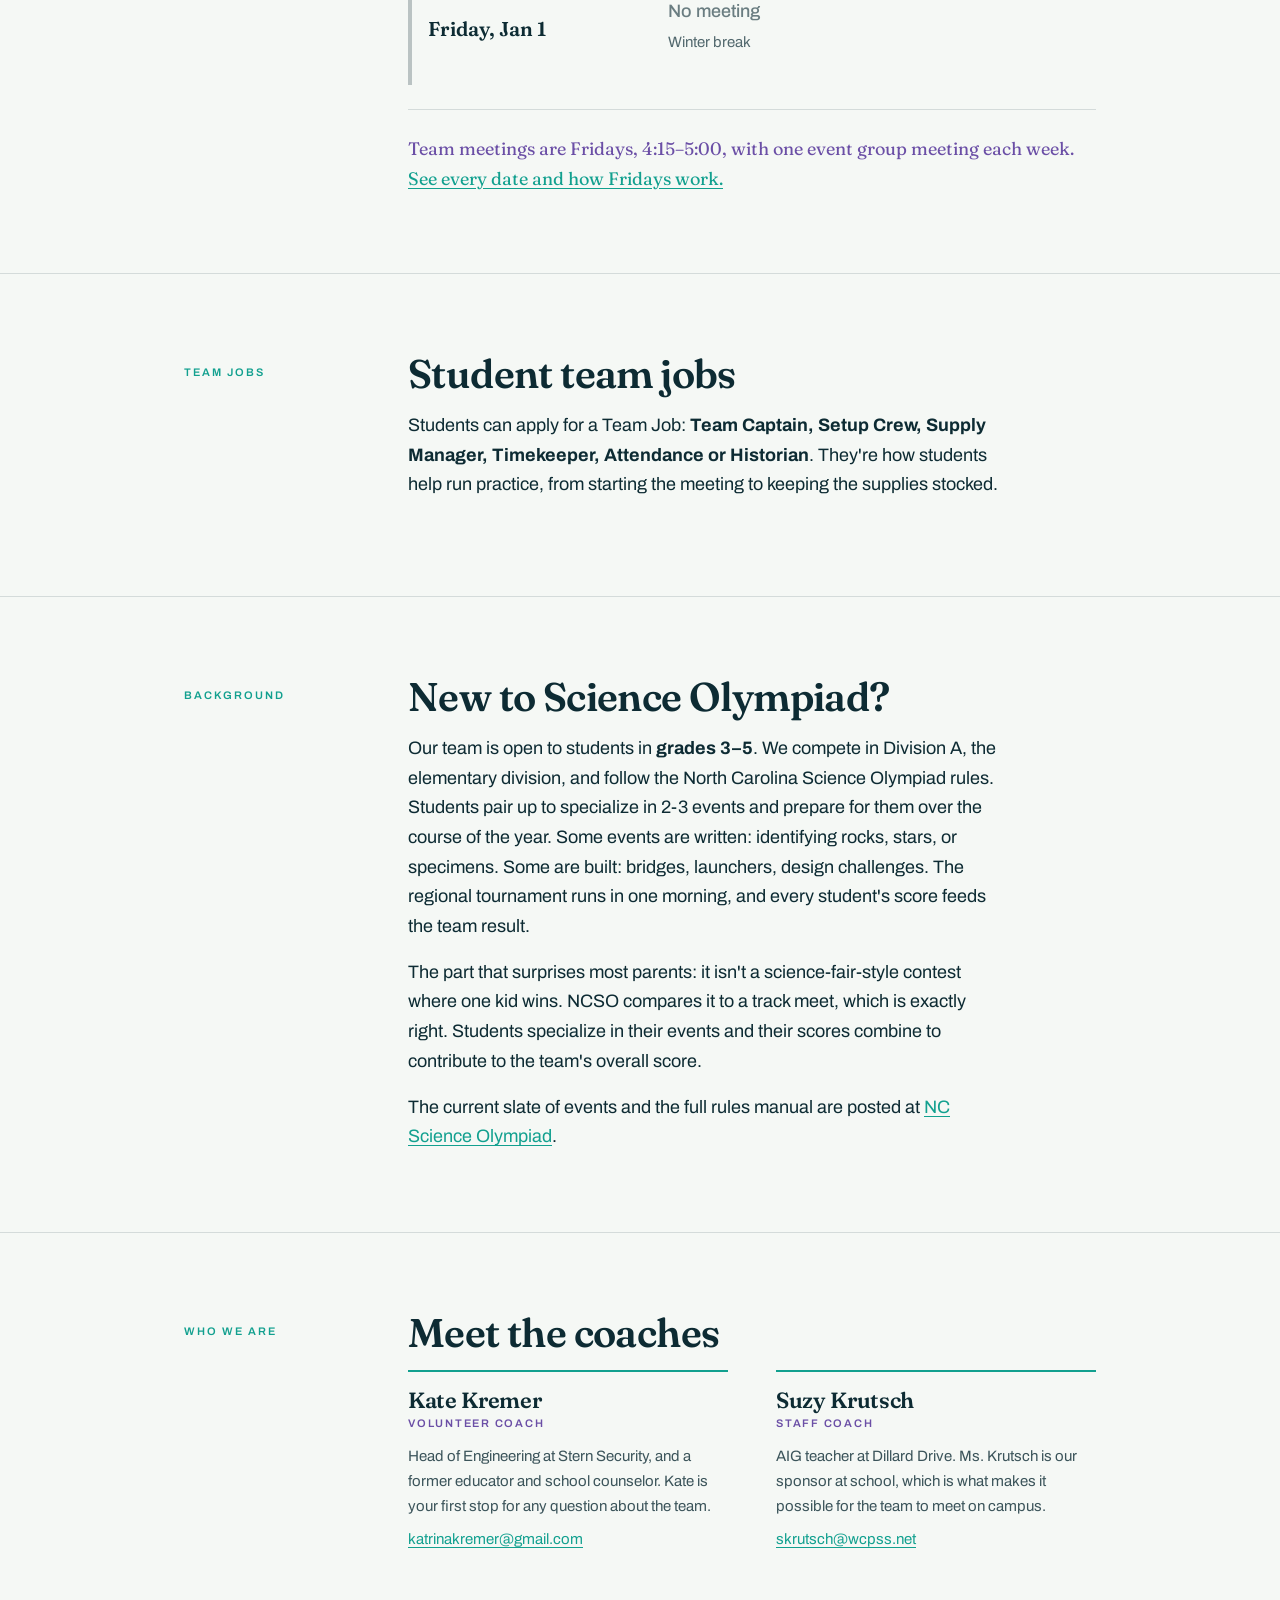
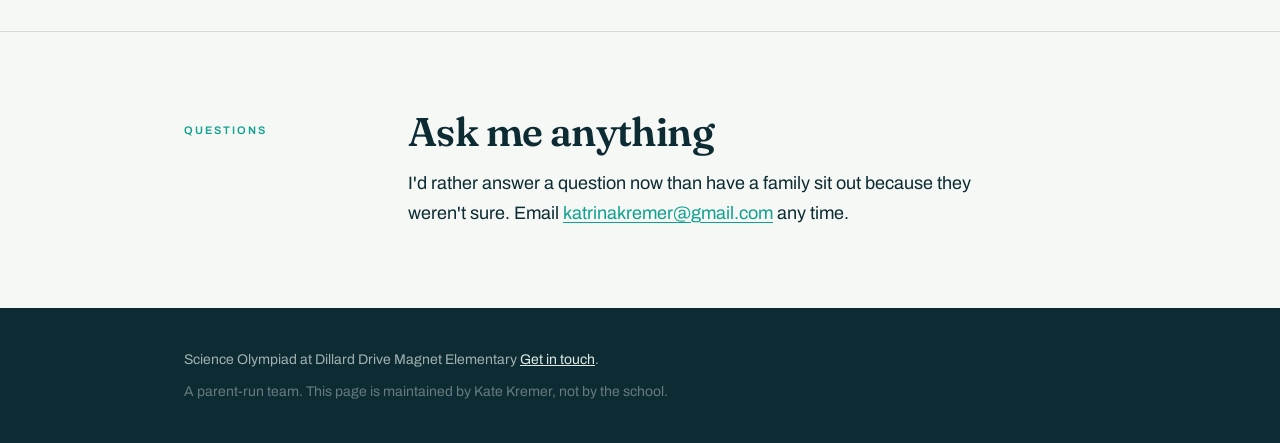
==== commit 1518ba9e: "Replace September dates with the season calendar Home now shows the next meeting and next four dates" ====
--- a/index.html
+++ b/index.html
@@ -4,15 +4,15 @@
 <meta charset="utf-8">
 <meta name="viewport" content="width=device-width, initial-scale=1">
 <title>Science Olympiad · Dillard Drive Magnet Elementary</title>
-<meta name="description" content="Science Olympiad at Dillard Drive Magnet Elementary School. Virtual parent information session on Google Meet, Monday, September 14 at 5:00 PM.">
+<meta name="description" content="Science Olympiad at Dillard Drive Magnet Elementary School. Team meetings are Fridays 4:15–5:00 PM; see the next meeting and upcoming dates.">
 
 <!-- ===================================================================
      Science Olympiad · Dillard Drive Magnet Elementary
      Contact: Kate Kremer, katrinakremer@gmail.com
 
      WHERE TO EDIT THINGS LATER:
-       Meet link + calendar link .... the "ask" block in the <header>
-       Meeting dates ................ the <ul class="dates"> list
+       Meeting dates ................ schedule.js (home + calendar read it)
+       Team Job reminder ............ the "ask-note" in the <header>
        Everything else .............. plain text inside <main>
      =================================================================== -->
 
@@ -119,13 +119,12 @@
       </svg>
     </div>
 
-    <div class="ask">
-      <p class="ask-when"><span>Start here</span><span class="virtual">VIRTUAL</span>Parent information session<br>Monday, September 14 · 5:00–5:45&nbsp;PM</p>
-      <a class="btn" href="https://meet.google.com/ddt-fdnw-dhd">Join on Google Meet</a>
-      <a class="btn-quiet" href="https://calendar.app.google/jt3D5h8HJxTS1FVr6">Add to my calendar</a>
+    <div class="ask" id="next-meeting">
+      <p class="ask-when"><span>Next meeting</span><b data-next="date">Friday, October 2 · 4:15–5:00 PM</b><br><em data-next="what">Field A Friday</em></p>
+      <a class="btn" href="calendar.html">See the full calendar</a>
       <a class="btn-quiet" href="https://forms.gle/EhTVQ87YRkrmuYxG6">Fill out the interest form</a>
-      <a class="btn-quiet" href="files/parent-info-session.pdf">View the slides</a>
-      <p class="ask-note">This session is online; no need to come to school. Can't make it? Email <a href="mailto:katrinakremer@gmail.com">katrinakremer@gmail.com</a> and I'll send you the recording.</p>
+      <a class="btn-quiet" href="files/parent-info-session.pdf">Parent info session slides</a>
+      <p class="ask-note" data-until="2026-10-02"><strong>Team Job applications are due Friday, Oct 2.</strong> Students can bring theirs to practice, or email it to <a href="mailto:katrinakremer@gmail.com">katrinakremer@gmail.com</a>.</p>
     </div>
   </div>
 </header>
@@ -136,18 +135,25 @@
     <div class="shell split">
       <p class="label">Calendar</p>
       <div>
-        <h2>Two dates to know</h2>
-        <ul class="dates">
-          <li>
-            <p class="when">Monday, Sept 14<small>5:00–5:45 PM · Virtual on Google Meet</small></p>
-            <p class="what"><strong>Parent information session (online)</strong><span>Held on Google Meet, so you can join from home. What Science Olympiad is, what the year looks like, what we need from families, and how to sign up. You'll also get the <a href="https://forms.gle/EhTVQ87YRkrmuYxG6">interest form</a>, where you and your student rank the events they'd most like to try. Bring your questions! Can't make it? Catch up with the <a href="files/parent-info-session.pdf">slides from the session</a>.</span></p>
-          </li>
-          <li>
-            <p class="when">Friday, Sept 25<small>4:15–5:00 PM · At school</small></p>
-            <p class="what"><strong>First team meeting (in person)</strong><span>Students work together in small groups while we watch how the team comes together: who follows directions, who works well independently, who collaborates. That, alongside the ranked interest form, is how we build strong event teams. Before this meeting, students complete the <a href="files/take-home-assignment.pdf">take-home science challenge</a> and bring their filled-out <a href="files/lab-sheet.pdf">lab sheet</a>.</span></p>
+        <h2>Coming up</h2>
+        <ul class="dates" id="upcoming" data-count="4">
+          <li class="tag-fieldA">
+            <p class="when">Friday, Oct 2<small>4:15–5:00 PM · At school</small></p>
+            <p class="what"><strong>Field A Friday</strong><span>Geology Rocks!, Buzzworthy, Codebusters</span></p>
           </li>
         </ul>
-        <p class="dates-note">Events will be assigned after the first team meeting. Once the season is underway, our regular team meetings will be held on Fridays.</p>
+        <p class="dates-note">Team meetings are Fridays, 4:15–5:00, with one event group meeting each week. <a href="calendar.html">See every date and how Fridays work.</a></p>
+      </div>
+    </div>
+  </section>
+
+  <section class="band">
+    <div class="shell split">
+      <p class="label">Team Jobs</p>
+      <div class="prose">
+        <h2>Student team jobs</h2>
+        <p>Students can apply for a Team Job: <strong>Team Captain, Setup Crew, Supply Manager, Timekeeper, Attendance or Historian</strong>. They're how students help run practice, from starting the meeting to keeping the supplies stocked.</p>
+        <p data-until="2026-10-02">Applications are due <strong>Friday, Oct 2</strong>. Students can bring theirs to practice, or email it to <a href="mailto:katrinakremer@gmail.com">katrinakremer@gmail.com</a>.</p>
       </div>
     </div>
   </section>
@@ -206,5 +212,6 @@
   </div>
 </footer>
 
+<script src="schedule.js"></script>
 </body>
 </html>
--- a/style.css
+++ b/style.css
@@ -431,3 +431,71 @@
     outline:2px solid var(--amber);
     outline-offset:3px;
   }
+
+
+  /* ---------- event groups (color key) ---------- */
+  .tag-fieldA{--tag:#12A08F;}
+  .tag-fieldB{--tag:#2E78B7;}
+  .tag-decode{--tag:#6B4FA6;}
+  .tag-build{--tag:#D9821A;}
+  .tag-prep{--tag:#0D2B33;}
+  .tag-special{--tag:#C9A227;}
+  .tag-none{--tag:rgba(13,43,51,.25);}
+
+  .groups{
+    list-style:none;
+    margin:0 0 1.25rem;
+    padding:0;
+    display:grid;
+    gap:.6rem;
+    max-width:60ch;
+  }
+  .groups li{
+    border-left:4px solid var(--tag);
+    padding:.2rem 0 .2rem .9rem;
+  }
+  .groups strong{display:block;font-weight:600;}
+  .groups span{font-size:.9375rem;color:rgba(13,43,51,.72);}
+
+  /* ---------- schedule lists ---------- */
+  .dates li[class*="tag-"]{
+    border-left:4px solid var(--tag);
+    padding-left:1rem;
+  }
+  .dates li[class*="tag-"]:first-child{padding-top:.25rem;}
+  .dates .tag-none .what strong{font-weight:500;color:rgba(13,43,51,.6);}
+  .dates .tag-special,.dates .tag-prep{background:rgba(201,162,39,.08);}
+  .dates .tag-prep{background:rgba(13,43,51,.05);}
+  .dates li.past{opacity:.45;}
+  .dates li.next .when::before{
+    content:"Next";
+    display:inline-block;
+    margin-right:.5rem;
+    padding:.12rem .4rem;
+    border-radius:2px;
+    background:var(--amber);
+    color:var(--deep);
+    font-family:"Archivo",sans-serif;
+    font-size:.625rem;
+    font-weight:700;
+    letter-spacing:.12em;
+    text-transform:uppercase;
+    vertical-align:.2em;
+  }
+  .schedule li{padding-block:1rem;}
+  .schedule li:first-child{padding-top:1rem;}
+  .all-dates .month{
+    font-size:1.25rem;
+    color:var(--shift);
+    margin:2rem 0 .5rem;
+  }
+  .all-dates .month:first-child{margin-top:0;}
+  .dates-note a{color:var(--iris);text-underline-offset:3px;}
+
+  /* ---------- next meeting (home hero) ---------- */
+  .ask-when b{font-weight:600;}
+  .ask-when em{
+    font-style:normal;
+    color:var(--amber);
+  }
+  .ask-note strong{color:#fff;font-weight:600;}
